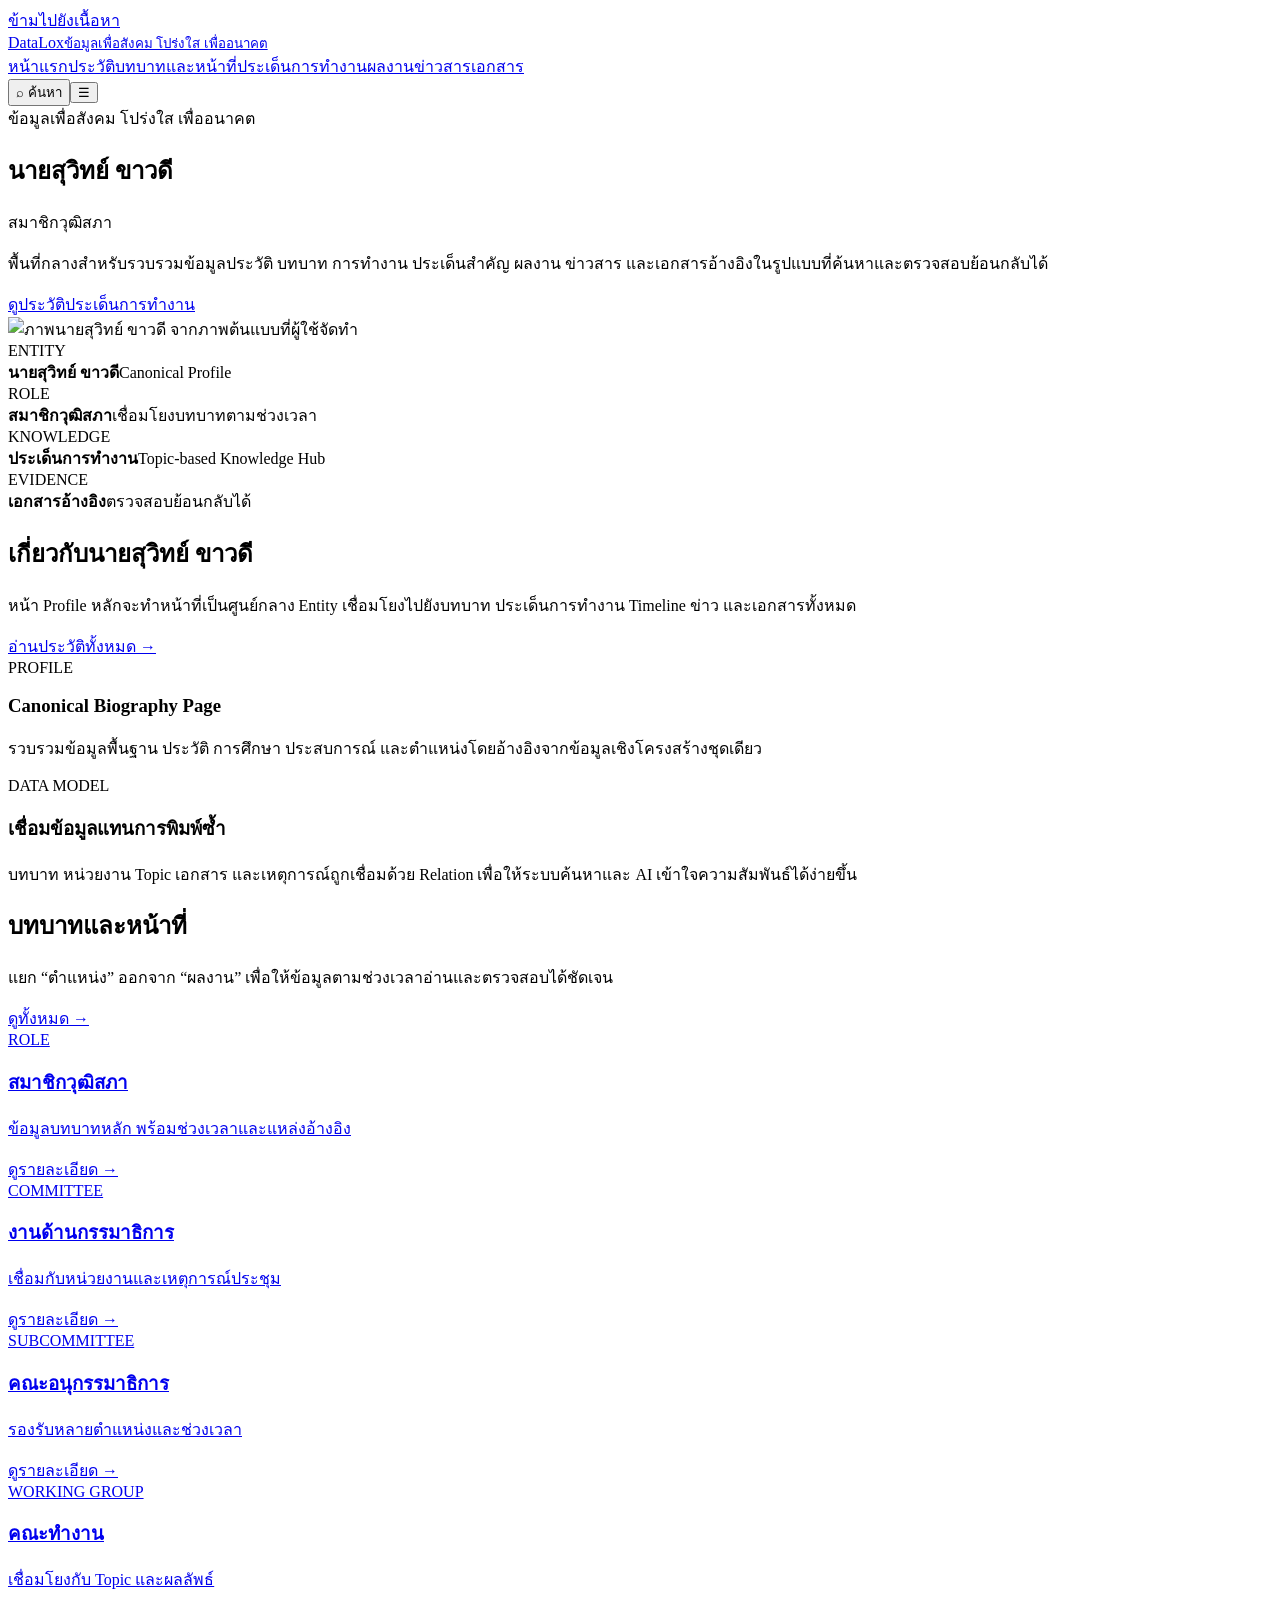
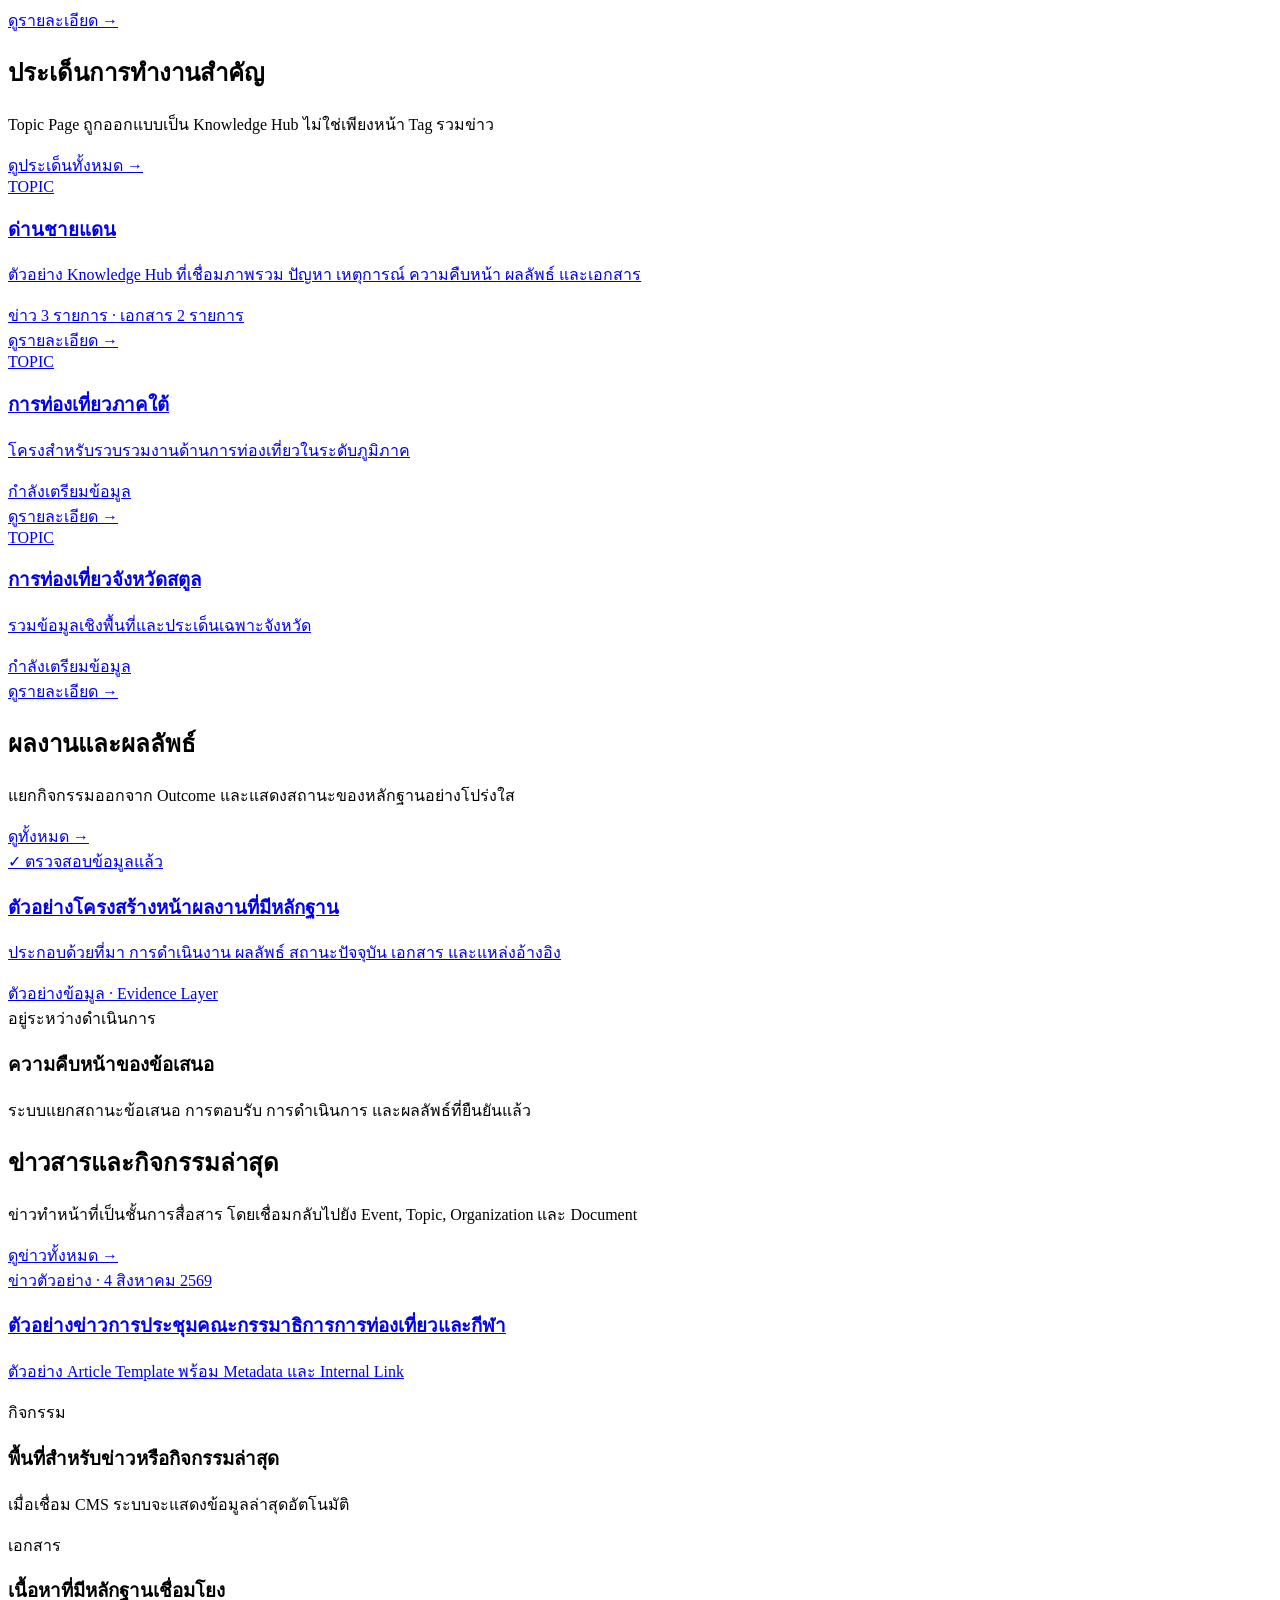
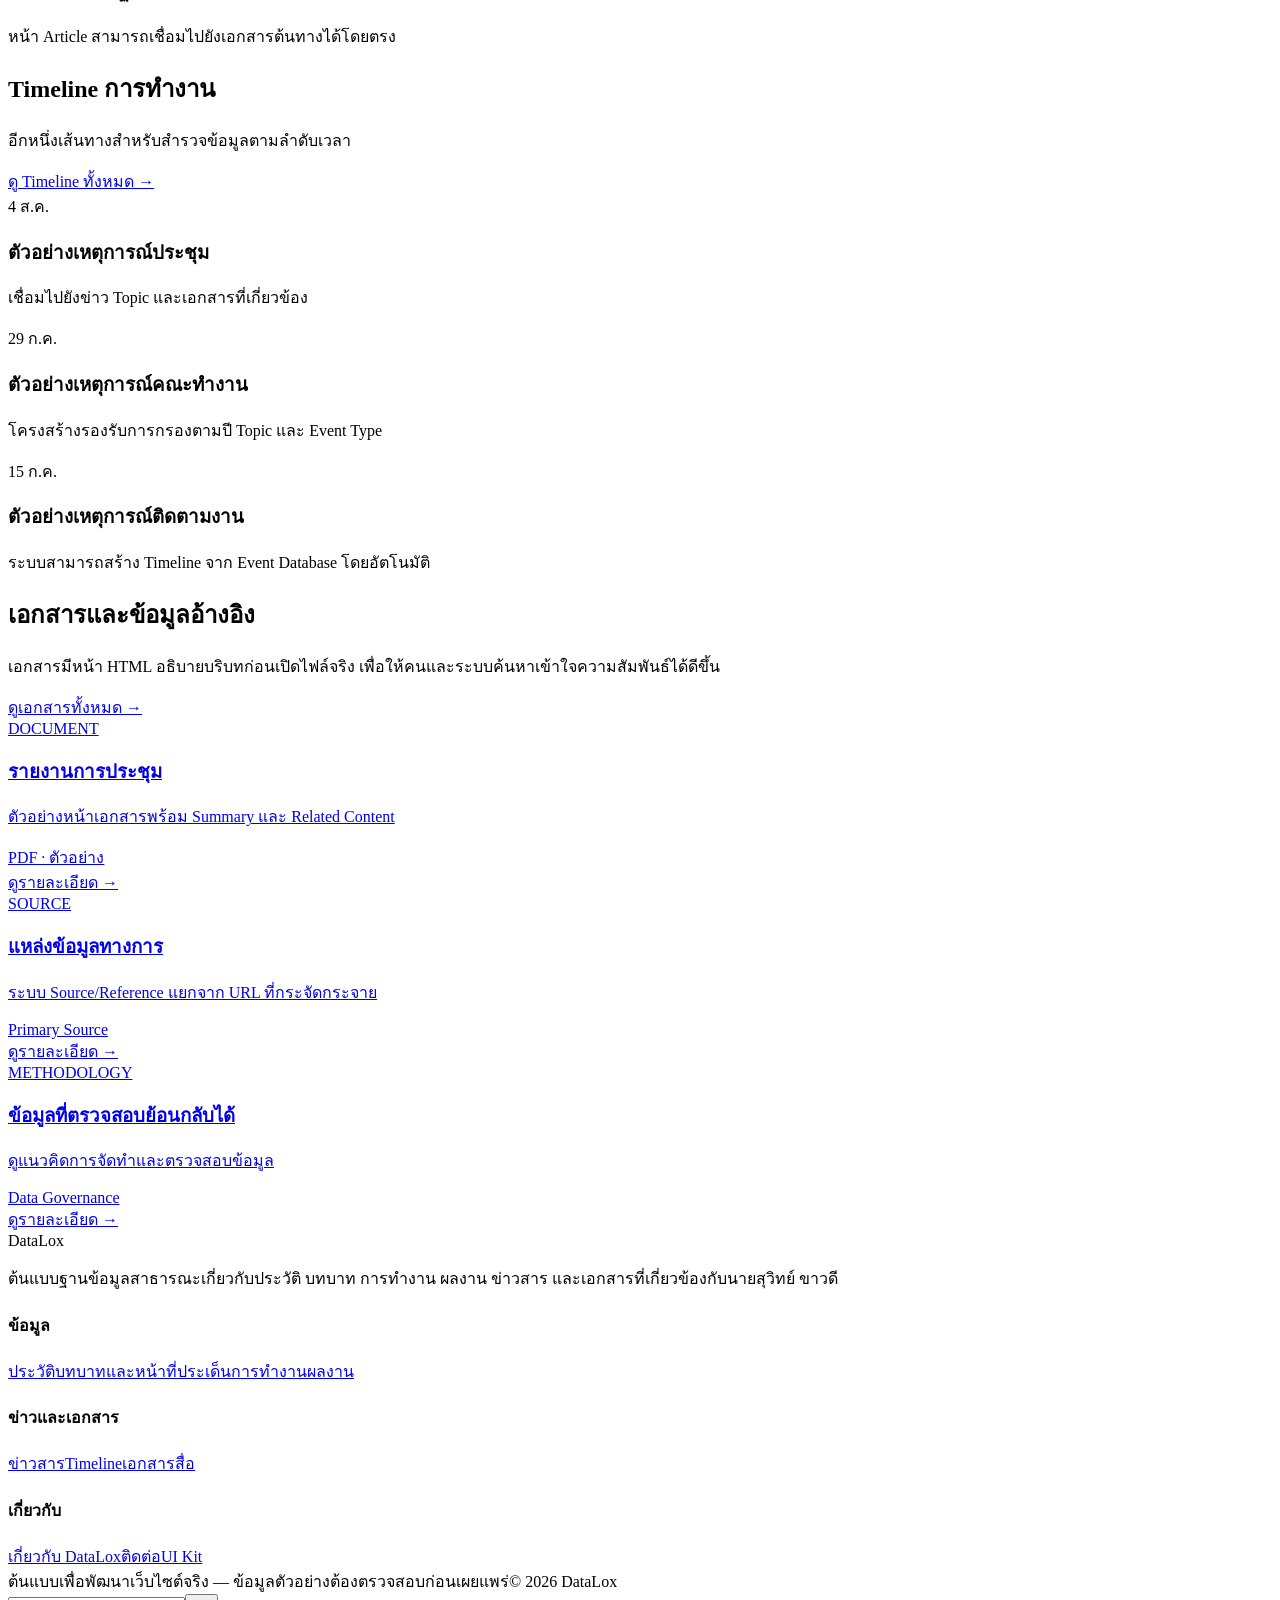
==== index.html @ 102f0030 "Add files via upload" ====
<!doctype html><html lang="th"><head><meta charset="utf-8"><meta name="viewport" content="width=device-width,initial-scale=1"><title>นายสุวิทย์ ขาวดี สมาชิกวุฒิสภา | DataLox</title><meta name="description" content="ฐานข้อมูลสาธารณะต้นแบบเกี่ยวกับประวัติ บทบาท การทำงาน ผลงาน ข่าวสาร และเอกสารที่เกี่ยวข้องกับนายสุวิทย์ ขาวดี"><meta name="robots" content="index,follow"><link rel="canonical" href="https://www.datalox.example/"><link rel="stylesheet" href="/assets/css/styles.css"><meta property="og:title" content="นายสุวิทย์ ขาวดี สมาชิกวุฒิสภา | DataLox"><meta property="og:description" content="ฐานข้อมูลสาธารณะต้นแบบเกี่ยวกับประวัติ บทบาท การทำงาน ผลงาน ข่าวสาร และเอกสารที่เกี่ยวข้องกับนายสุวิทย์ ขาวดี"><meta property="og:type" content="website"><meta property="og:image" content="/assets/images/suwit-hero.png"></head><body><a class="skip-link" href="#main">ข้ามไปยังเนื้อหา</a><header class="header"><div class="container header-inner"><a class="brand" href="/index.html">Data<span>Lox</span><small>ข้อมูลเพื่อสังคม โปร่งใส เพื่ออนาคต</small></a><nav class="nav" aria-label="เมนูหลัก"><a class="active" href="/index.html">หน้าแรก</a><a class="" href="/suwit-kaodee.html">ประวัติ</a><a class="" href="/roles.html">บทบาทและหน้าที่</a><a class="" href="/topics/index.html">ประเด็นการทำงาน</a><a class="" href="/achievements/index.html">ผลงาน</a><a class="" href="/news/index.html">ข่าวสาร</a><a class="" href="/documents/index.html">เอกสาร</a></nav><button class="search-btn" data-search-open aria-label="ค้นหา">⌕ ค้นหา</button><button class="menu-btn" aria-label="เมนู">☰</button></div></header><main id="main"><section class="hero"><div class="container hero-grid"><div class="hero-copy"><div class="eyebrow">ข้อมูลเพื่อสังคม โปร่งใส เพื่ออนาคต</div><h1>นายสุวิทย์ ขาวดี</h1><div class="position">สมาชิกวุฒิสภา</div><p>พื้นที่กลางสำหรับรวบรวมข้อมูลประวัติ บทบาท การทำงาน ประเด็นสำคัญ ผลงาน ข่าวสาร และเอกสารอ้างอิงในรูปแบบที่ค้นหาและตรวจสอบย้อนกลับได้</p><div class="btns"><a class="btn btn-primary" href="/suwit-kaodee.html">ดูประวัติ</a><a class="btn btn-outline" href="/topics/index.html">ประเด็นการทำงาน</a></div></div><div class="hero-portrait"><img src="/assets/images/suwit-hero.png" alt="ภาพนายสุวิทย์ ขาวดี จากภาพต้นแบบที่ผู้ใช้จัดทำ"></div></div></section><div class="container facts"><div class="facts-grid"><div class="fact"><div class="kicker">ENTITY</div><strong>นายสุวิทย์ ขาวดี</strong><span>Canonical Profile</span></div><div class="fact"><div class="kicker">ROLE</div><strong>สมาชิกวุฒิสภา</strong><span>เชื่อมโยงบทบาทตามช่วงเวลา</span></div><div class="fact"><div class="kicker">KNOWLEDGE</div><strong>ประเด็นการทำงาน</strong><span>Topic-based Knowledge Hub</span></div><div class="fact"><div class="kicker">EVIDENCE</div><strong>เอกสารอ้างอิง</strong><span>ตรวจสอบย้อนกลับได้</span></div></div></div><section class="section"><div class="container"><div class="section-head"><div><h2>เกี่ยวกับนายสุวิทย์ ขาวดี</h2><p>หน้า Profile หลักจะทำหน้าที่เป็นศูนย์กลาง Entity เชื่อมโยงไปยังบทบาท ประเด็นการทำงาน Timeline ข่าว และเอกสารทั้งหมด</p></div><a class="section-link" href="/suwit-kaodee.html">อ่านประวัติทั้งหมด →</a></div><div class="grid grid-2"><div class="card"><div class="card-pad"><div class="card-label">PROFILE</div><h3>Canonical Biography Page</h3><p>รวบรวมข้อมูลพื้นฐาน ประวัติ การศึกษา ประสบการณ์ และตำแหน่งโดยอ้างอิงจากข้อมูลเชิงโครงสร้างชุดเดียว</p></div></div><div class="card"><div class="card-pad"><div class="card-label">DATA MODEL</div><h3>เชื่อมข้อมูลแทนการพิมพ์ซ้ำ</h3><p>บทบาท หน่วยงาน Topic เอกสาร และเหตุการณ์ถูกเชื่อมด้วย Relation เพื่อให้ระบบค้นหาและ AI เข้าใจความสัมพันธ์ได้ง่ายขึ้น</p></div></div></div></div></section><section class="section soft"><div class="container"><div class="section-head"><div><h2>บทบาทและหน้าที่</h2><p>แยก “ตำแหน่ง” ออกจาก “ผลงาน” เพื่อให้ข้อมูลตามช่วงเวลาอ่านและตรวจสอบได้ชัดเจน</p></div><a class="section-link" href="/roles.html">ดูทั้งหมด →</a></div><div class="grid grid-4"><a class="card topic-card" href="/roles.html"><div class="card-pad"><div class="card-label">ROLE</div><h3>สมาชิกวุฒิสภา</h3><p>ข้อมูลบทบาทหลัก พร้อมช่วงเวลาและแหล่งอ้างอิง</p><div class="arrow">ดูรายละเอียด →</div></div></a><a class="card topic-card" href="/roles.html"><div class="card-pad"><div class="card-label">COMMITTEE</div><h3>งานด้านกรรมาธิการ</h3><p>เชื่อมกับหน่วยงานและเหตุการณ์ประชุม</p><div class="arrow">ดูรายละเอียด →</div></div></a><a class="card topic-card" href="/roles.html"><div class="card-pad"><div class="card-label">SUBCOMMITTEE</div><h3>คณะอนุกรรมาธิการ</h3><p>รองรับหลายตำแหน่งและช่วงเวลา</p><div class="arrow">ดูรายละเอียด →</div></div></a><a class="card topic-card" href="/roles.html"><div class="card-pad"><div class="card-label">WORKING GROUP</div><h3>คณะทำงาน</h3><p>เชื่อมโยงกับ Topic และผลลัพธ์</p><div class="arrow">ดูรายละเอียด →</div></div></a></div></div></section><section class="section"><div class="container"><div class="section-head"><div><h2>ประเด็นการทำงานสำคัญ</h2><p>Topic Page ถูกออกแบบเป็น Knowledge Hub ไม่ใช่เพียงหน้า Tag รวมข่าว</p></div><a class="section-link" href="/topics/index.html">ดูประเด็นทั้งหมด →</a></div><div class="grid grid-3"><a class="card topic-card" href="/topics/border-checkpoints.html"><div class="card-pad"><div class="card-label">TOPIC</div><h3>ด่านชายแดน</h3><p>ตัวอย่าง Knowledge Hub ที่เชื่อมภาพรวม ปัญหา เหตุการณ์ ความคืบหน้า ผลลัพธ์ และเอกสาร</p><div class="card-meta">ข่าว 3 รายการ · เอกสาร 2 รายการ</div><div class="arrow">ดูรายละเอียด →</div></div></a><a class="card topic-card" href="/topics/index.html"><div class="card-pad"><div class="card-label">TOPIC</div><h3>การท่องเที่ยวภาคใต้</h3><p>โครงสำหรับรวบรวมงานด้านการท่องเที่ยวในระดับภูมิภาค</p><div class="card-meta">กำลังเตรียมข้อมูล</div><div class="arrow">ดูรายละเอียด →</div></div></a><a class="card topic-card" href="/topics/index.html"><div class="card-pad"><div class="card-label">TOPIC</div><h3>การท่องเที่ยวจังหวัดสตูล</h3><p>รวมข้อมูลเชิงพื้นที่และประเด็นเฉพาะจังหวัด</p><div class="card-meta">กำลังเตรียมข้อมูล</div><div class="arrow">ดูรายละเอียด →</div></div></a></div></div></section><section class="section soft"><div class="container"><div class="section-head"><div><h2>ผลงานและผลลัพธ์</h2><p>แยกกิจกรรมออกจาก Outcome และแสดงสถานะของหลักฐานอย่างโปร่งใส</p></div><a class="section-link" href="/achievements/index.html">ดูทั้งหมด →</a></div><div class="grid grid-2"><a class="card" href="/achievements/example-outcome.html"><div class="card-pad"><span class="verified">✓ ตรวจสอบข้อมูลแล้ว</span><h3>ตัวอย่างโครงสร้างหน้าผลงานที่มีหลักฐาน</h3><p>ประกอบด้วยที่มา การดำเนินงาน ผลลัพธ์ สถานะปัจจุบัน เอกสาร และแหล่งอ้างอิง</p><div class="card-meta">ตัวอย่างข้อมูล · Evidence Layer</div></div></a><div class="card"><div class="card-pad"><span class="verified status-progress">อยู่ระหว่างดำเนินการ</span><h3>ความคืบหน้าของข้อเสนอ</h3><p>ระบบแยกสถานะข้อเสนอ การตอบรับ การดำเนินการ และผลลัพธ์ที่ยืนยันแล้ว</p></div></div></div></div></section><section class="section"><div class="container"><div class="section-head"><div><h2>ข่าวสารและกิจกรรมล่าสุด</h2><p>ข่าวทำหน้าที่เป็นชั้นการสื่อสาร โดยเชื่อมกลับไปยัง Event, Topic, Organization และ Document</p></div><a class="section-link" href="/news/index.html">ดูข่าวทั้งหมด →</a></div><div class="grid grid-3"><a class="card" href="/news/tourism-committee-meeting-25-2569.html"><div class="placeholder-img"></div><div class="card-pad"><div class="card-label">ข่าวตัวอย่าง · 4 สิงหาคม 2569</div><h3>ตัวอย่างข่าวการประชุมคณะกรรมาธิการการท่องเที่ยวและกีฬา</h3><p>ตัวอย่าง Article Template พร้อม Metadata และ Internal Link</p></div></a><div class="card"><div class="placeholder-img"></div><div class="card-pad"><div class="card-label">กิจกรรม</div><h3>พื้นที่สำหรับข่าวหรือกิจกรรมล่าสุด</h3><p>เมื่อเชื่อม CMS ระบบจะแสดงข้อมูลล่าสุดอัตโนมัติ</p></div></div><div class="card"><div class="placeholder-img"></div><div class="card-pad"><div class="card-label">เอกสาร</div><h3>เนื้อหาที่มีหลักฐานเชื่อมโยง</h3><p>หน้า Article สามารถเชื่อมไปยังเอกสารต้นทางได้โดยตรง</p></div></div></div></div></section><section class="section soft"><div class="container"><div class="section-head"><div><h2>Timeline การทำงาน</h2><p>อีกหนึ่งเส้นทางสำหรับสำรวจข้อมูลตามลำดับเวลา</p></div><a class="section-link" href="/timeline.html">ดู Timeline ทั้งหมด →</a></div><div class="timeline"><div class="timeline-item"><div class="timeline-date">4 ส.ค.</div><div class="timeline-content"><h3>ตัวอย่างเหตุการณ์ประชุม</h3><p>เชื่อมไปยังข่าว Topic และเอกสารที่เกี่ยวข้อง</p></div></div><div class="timeline-item"><div class="timeline-date">29 ก.ค.</div><div class="timeline-content"><h3>ตัวอย่างเหตุการณ์คณะทำงาน</h3><p>โครงสร้างรองรับการกรองตามปี Topic และ Event Type</p></div></div><div class="timeline-item"><div class="timeline-date">15 ก.ค.</div><div class="timeline-content"><h3>ตัวอย่างเหตุการณ์ติดตามงาน</h3><p>ระบบสามารถสร้าง Timeline จาก Event Database โดยอัตโนมัติ</p></div></div></div></div></section><section class="section"><div class="container"><div class="section-head"><div><h2>เอกสารและข้อมูลอ้างอิง</h2><p>เอกสารมีหน้า HTML อธิบายบริบทก่อนเปิดไฟล์จริง เพื่อให้คนและระบบค้นหาเข้าใจความสัมพันธ์ได้ดีขึ้น</p></div><a class="section-link" href="/documents/index.html">ดูเอกสารทั้งหมด →</a></div><div class="grid grid-3"><a class="card topic-card" href="/documents/example-meeting-document.html"><div class="card-pad"><div class="card-label">DOCUMENT</div><h3>รายงานการประชุม</h3><p>ตัวอย่างหน้าเอกสารพร้อม Summary และ Related Content</p><div class="card-meta">PDF · ตัวอย่าง</div><div class="arrow">ดูรายละเอียด →</div></div></a><a class="card topic-card" href="/about.html"><div class="card-pad"><div class="card-label">SOURCE</div><h3>แหล่งข้อมูลทางการ</h3><p>ระบบ Source/Reference แยกจาก URL ที่กระจัดกระจาย</p><div class="card-meta">Primary Source</div><div class="arrow">ดูรายละเอียด →</div></div></a><a class="card topic-card" href="/about.html"><div class="card-pad"><div class="card-label">METHODOLOGY</div><h3>ข้อมูลที่ตรวจสอบย้อนกลับได้</h3><p>ดูแนวคิดการจัดทำและตรวจสอบข้อมูล</p><div class="card-meta">Data Governance</div><div class="arrow">ดูรายละเอียด →</div></div></a></div></div></section></main><footer class="footer"><div class="container"><div class="footer-grid"><div><div class="brand">Data<span>Lox</span></div><p>ต้นแบบฐานข้อมูลสาธารณะเกี่ยวกับประวัติ บทบาท การทำงาน ผลงาน ข่าวสาร และเอกสารที่เกี่ยวข้องกับนายสุวิทย์ ขาวดี</p></div><div><h4>ข้อมูล</h4><a href="/suwit-kaodee.html">ประวัติ</a><a href="/roles.html">บทบาทและหน้าที่</a><a href="/topics/index.html">ประเด็นการทำงาน</a><a href="/achievements/index.html">ผลงาน</a></div><div><h4>ข่าวและเอกสาร</h4><a href="/news/index.html">ข่าวสาร</a><a href="/timeline.html">Timeline</a><a href="/documents/index.html">เอกสาร</a><a href="/media/index.html">สื่อ</a></div><div><h4>เกี่ยวกับ</h4><a href="/about.html">เกี่ยวกับ DataLox</a><a href="/contact.html">ติดต่อ</a><a href="/ui-kit.html">UI Kit</a></div></div><div class="footer-bottom"><span>ต้นแบบเพื่อพัฒนาเว็บไซต์จริง — ข้อมูลตัวอย่างต้องตรวจสอบก่อนเผยแพร่</span><span>© 2026 DataLox</span></div></div></footer><div class="search-overlay" role="dialog" aria-label="ค้นหา"><div class="search-panel"><div class="search-row"><input id="global-search" placeholder="ค้นหาใน DataLox..." aria-label="คำค้น"><button class="btn btn-primary" data-search-close>ปิด</button></div><div class="search-results"></div></div></div><script src="/assets/js/app.js"></script></body></html>
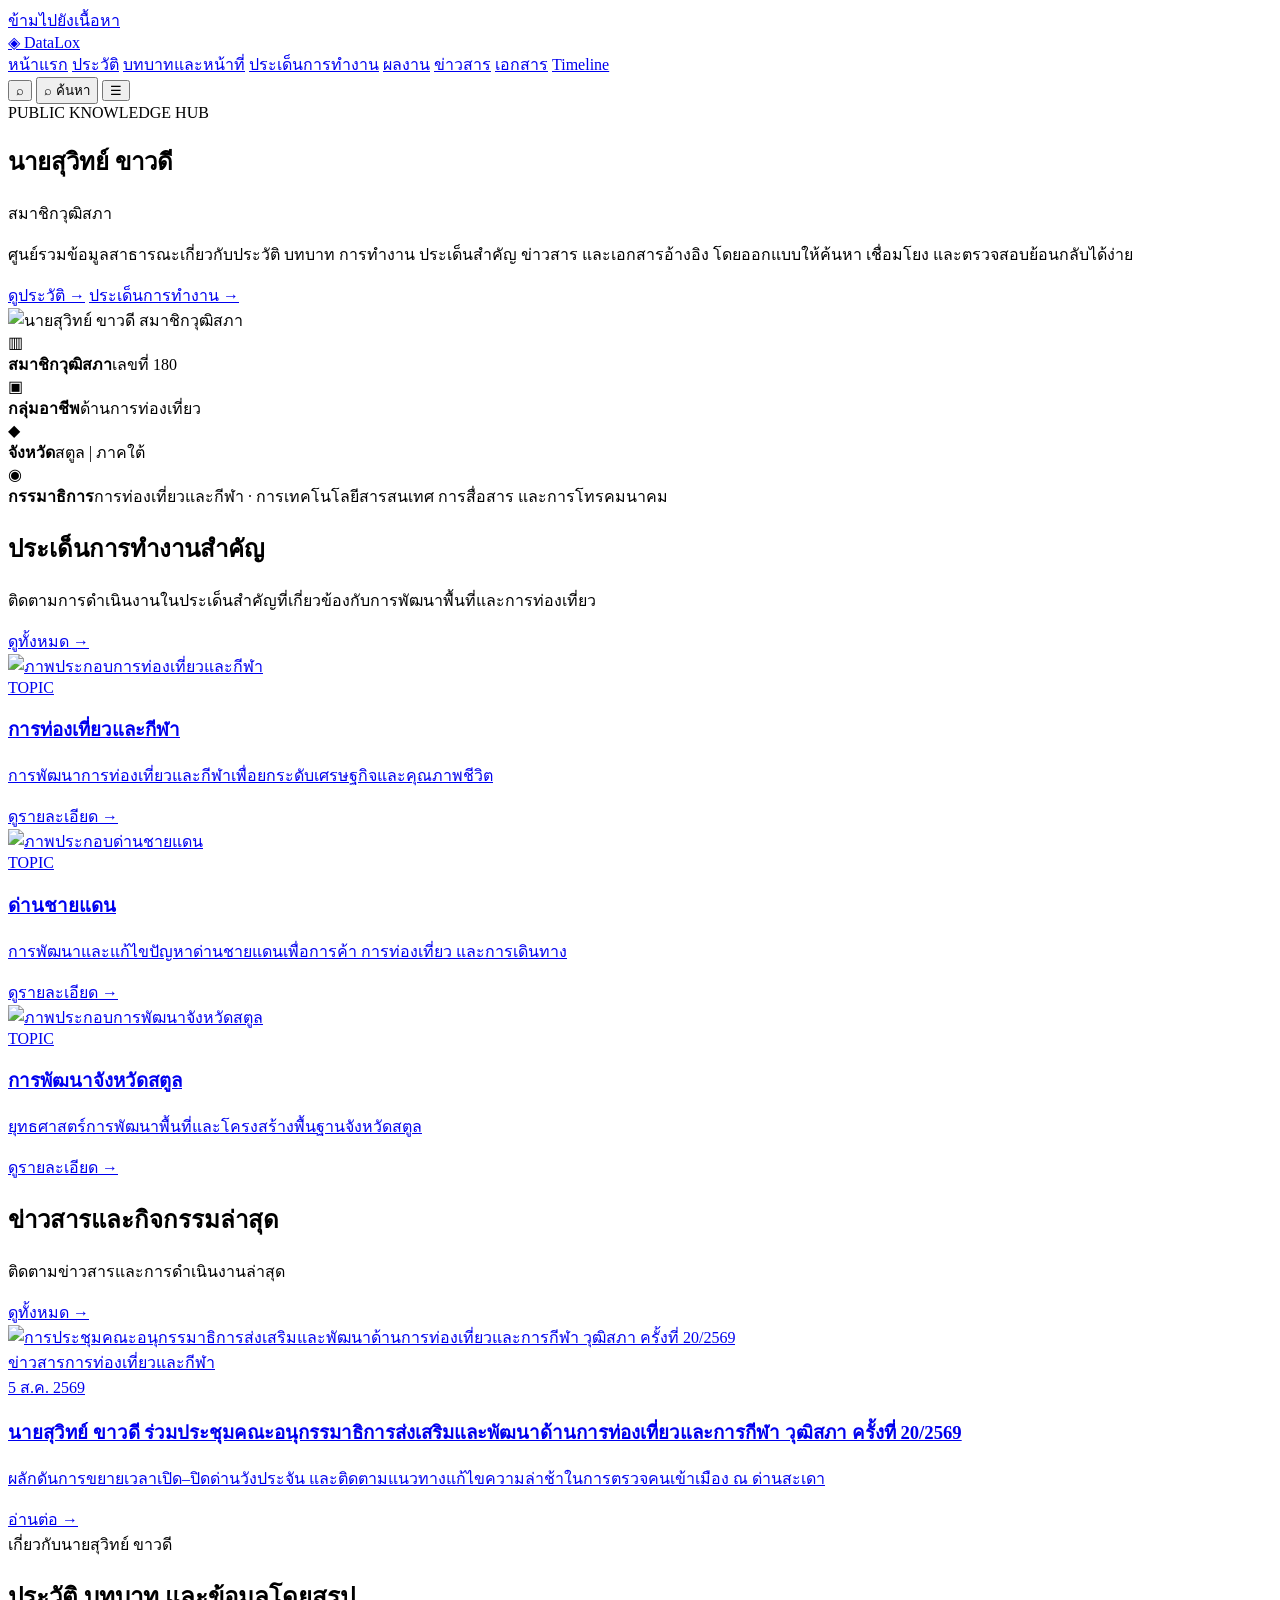
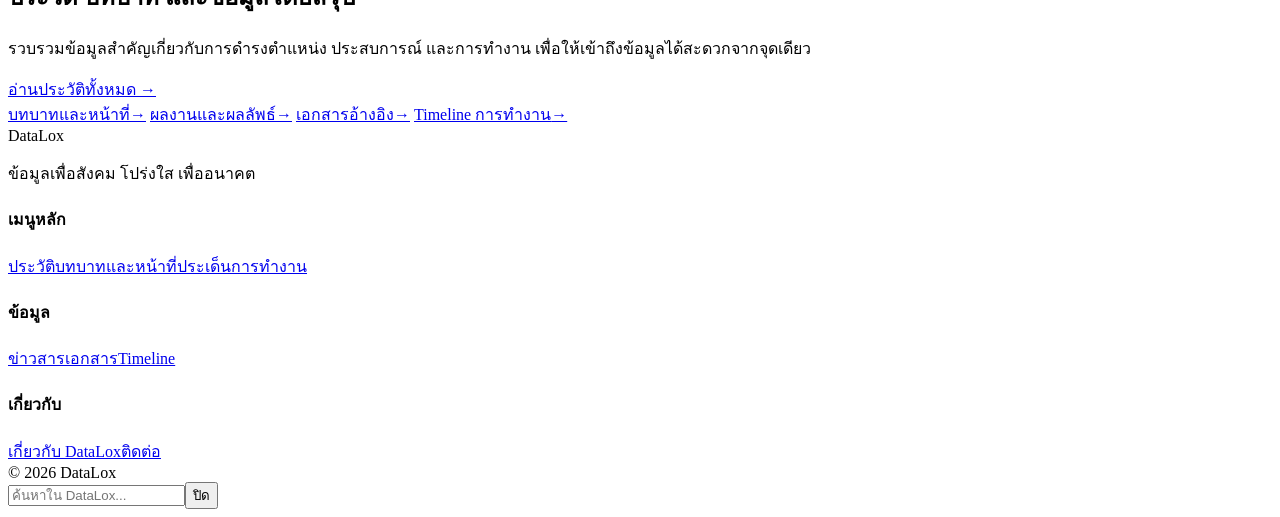
==== commit f72b6531: "Add files via upload" ====
--- a/index.html
+++ b/index.html
@@ -1 +1,169 @@
-<!doctype html><html lang="th"><head><meta charset="utf-8"><meta name="viewport" content="width=device-width,initial-scale=1"><title>นายสุวิทย์ ขาวดี สมาชิกวุฒิสภา | DataLox</title><meta name="description" content="ฐานข้อมูลสาธารณะต้นแบบเกี่ยวกับประวัติ บทบาท การทำงาน ผลงาน ข่าวสาร และเอกสารที่เกี่ยวข้องกับนายสุวิทย์ ขาวดี"><meta name="robots" content="index,follow"><link rel="canonical" href="https://www.datalox.example/"><link rel="stylesheet" href="/assets/css/styles.css"><meta property="og:title" content="นายสุวิทย์ ขาวดี สมาชิกวุฒิสภา | DataLox"><meta property="og:description" content="ฐานข้อมูลสาธารณะต้นแบบเกี่ยวกับประวัติ บทบาท การทำงาน ผลงาน ข่าวสาร และเอกสารที่เกี่ยวข้องกับนายสุวิทย์ ขาวดี"><meta property="og:type" content="website"><meta property="og:image" content="/assets/images/suwit-hero.png"></head><body><a class="skip-link" href="#main">ข้ามไปยังเนื้อหา</a><header class="header"><div class="container header-inner"><a class="brand" href="/index.html">Data<span>Lox</span><small>ข้อมูลเพื่อสังคม โปร่งใส เพื่ออนาคต</small></a><nav class="nav" aria-label="เมนูหลัก"><a class="active" href="/index.html">หน้าแรก</a><a class="" href="/suwit-kaodee.html">ประวัติ</a><a class="" href="/roles.html">บทบาทและหน้าที่</a><a class="" href="/topics/index.html">ประเด็นการทำงาน</a><a class="" href="/achievements/index.html">ผลงาน</a><a class="" href="/news/index.html">ข่าวสาร</a><a class="" href="/documents/index.html">เอกสาร</a></nav><button class="search-btn" data-search-open aria-label="ค้นหา">⌕ ค้นหา</button><button class="menu-btn" aria-label="เมนู">☰</button></div></header><main id="main"><section class="hero"><div class="container hero-grid"><div class="hero-copy"><div class="eyebrow">ข้อมูลเพื่อสังคม โปร่งใส เพื่ออนาคต</div><h1>นายสุวิทย์ ขาวดี</h1><div class="position">สมาชิกวุฒิสภา</div><p>พื้นที่กลางสำหรับรวบรวมข้อมูลประวัติ บทบาท การทำงาน ประเด็นสำคัญ ผลงาน ข่าวสาร และเอกสารอ้างอิงในรูปแบบที่ค้นหาและตรวจสอบย้อนกลับได้</p><div class="btns"><a class="btn btn-primary" href="/suwit-kaodee.html">ดูประวัติ</a><a class="btn btn-outline" href="/topics/index.html">ประเด็นการทำงาน</a></div></div><div class="hero-portrait"><img src="/assets/images/suwit-hero.png" alt="ภาพนายสุวิทย์ ขาวดี จากภาพต้นแบบที่ผู้ใช้จัดทำ"></div></div></section><div class="container facts"><div class="facts-grid"><div class="fact"><div class="kicker">ENTITY</div><strong>นายสุวิทย์ ขาวดี</strong><span>Canonical Profile</span></div><div class="fact"><div class="kicker">ROLE</div><strong>สมาชิกวุฒิสภา</strong><span>เชื่อมโยงบทบาทตามช่วงเวลา</span></div><div class="fact"><div class="kicker">KNOWLEDGE</div><strong>ประเด็นการทำงาน</strong><span>Topic-based Knowledge Hub</span></div><div class="fact"><div class="kicker">EVIDENCE</div><strong>เอกสารอ้างอิง</strong><span>ตรวจสอบย้อนกลับได้</span></div></div></div><section class="section"><div class="container"><div class="section-head"><div><h2>เกี่ยวกับนายสุวิทย์ ขาวดี</h2><p>หน้า Profile หลักจะทำหน้าที่เป็นศูนย์กลาง Entity เชื่อมโยงไปยังบทบาท ประเด็นการทำงาน Timeline ข่าว และเอกสารทั้งหมด</p></div><a class="section-link" href="/suwit-kaodee.html">อ่านประวัติทั้งหมด →</a></div><div class="grid grid-2"><div class="card"><div class="card-pad"><div class="card-label">PROFILE</div><h3>Canonical Biography Page</h3><p>รวบรวมข้อมูลพื้นฐาน ประวัติ การศึกษา ประสบการณ์ และตำแหน่งโดยอ้างอิงจากข้อมูลเชิงโครงสร้างชุดเดียว</p></div></div><div class="card"><div class="card-pad"><div class="card-label">DATA MODEL</div><h3>เชื่อมข้อมูลแทนการพิมพ์ซ้ำ</h3><p>บทบาท หน่วยงาน Topic เอกสาร และเหตุการณ์ถูกเชื่อมด้วย Relation เพื่อให้ระบบค้นหาและ AI เข้าใจความสัมพันธ์ได้ง่ายขึ้น</p></div></div></div></div></section><section class="section soft"><div class="container"><div class="section-head"><div><h2>บทบาทและหน้าที่</h2><p>แยก “ตำแหน่ง” ออกจาก “ผลงาน” เพื่อให้ข้อมูลตามช่วงเวลาอ่านและตรวจสอบได้ชัดเจน</p></div><a class="section-link" href="/roles.html">ดูทั้งหมด →</a></div><div class="grid grid-4"><a class="card topic-card" href="/roles.html"><div class="card-pad"><div class="card-label">ROLE</div><h3>สมาชิกวุฒิสภา</h3><p>ข้อมูลบทบาทหลัก พร้อมช่วงเวลาและแหล่งอ้างอิง</p><div class="arrow">ดูรายละเอียด →</div></div></a><a class="card topic-card" href="/roles.html"><div class="card-pad"><div class="card-label">COMMITTEE</div><h3>งานด้านกรรมาธิการ</h3><p>เชื่อมกับหน่วยงานและเหตุการณ์ประชุม</p><div class="arrow">ดูรายละเอียด →</div></div></a><a class="card topic-card" href="/roles.html"><div class="card-pad"><div class="card-label">SUBCOMMITTEE</div><h3>คณะอนุกรรมาธิการ</h3><p>รองรับหลายตำแหน่งและช่วงเวลา</p><div class="arrow">ดูรายละเอียด →</div></div></a><a class="card topic-card" href="/roles.html"><div class="card-pad"><div class="card-label">WORKING GROUP</div><h3>คณะทำงาน</h3><p>เชื่อมโยงกับ Topic และผลลัพธ์</p><div class="arrow">ดูรายละเอียด →</div></div></a></div></div></section><section class="section"><div class="container"><div class="section-head"><div><h2>ประเด็นการทำงานสำคัญ</h2><p>Topic Page ถูกออกแบบเป็น Knowledge Hub ไม่ใช่เพียงหน้า Tag รวมข่าว</p></div><a class="section-link" href="/topics/index.html">ดูประเด็นทั้งหมด →</a></div><div class="grid grid-3"><a class="card topic-card" href="/topics/border-checkpoints.html"><div class="card-pad"><div class="card-label">TOPIC</div><h3>ด่านชายแดน</h3><p>ตัวอย่าง Knowledge Hub ที่เชื่อมภาพรวม ปัญหา เหตุการณ์ ความคืบหน้า ผลลัพธ์ และเอกสาร</p><div class="card-meta">ข่าว 3 รายการ · เอกสาร 2 รายการ</div><div class="arrow">ดูรายละเอียด →</div></div></a><a class="card topic-card" href="/topics/index.html"><div class="card-pad"><div class="card-label">TOPIC</div><h3>การท่องเที่ยวภาคใต้</h3><p>โครงสำหรับรวบรวมงานด้านการท่องเที่ยวในระดับภูมิภาค</p><div class="card-meta">กำลังเตรียมข้อมูล</div><div class="arrow">ดูรายละเอียด →</div></div></a><a class="card topic-card" href="/topics/index.html"><div class="card-pad"><div class="card-label">TOPIC</div><h3>การท่องเที่ยวจังหวัดสตูล</h3><p>รวมข้อมูลเชิงพื้นที่และประเด็นเฉพาะจังหวัด</p><div class="card-meta">กำลังเตรียมข้อมูล</div><div class="arrow">ดูรายละเอียด →</div></div></a></div></div></section><section class="section soft"><div class="container"><div class="section-head"><div><h2>ผลงานและผลลัพธ์</h2><p>แยกกิจกรรมออกจาก Outcome และแสดงสถานะของหลักฐานอย่างโปร่งใส</p></div><a class="section-link" href="/achievements/index.html">ดูทั้งหมด →</a></div><div class="grid grid-2"><a class="card" href="/achievements/example-outcome.html"><div class="card-pad"><span class="verified">✓ ตรวจสอบข้อมูลแล้ว</span><h3>ตัวอย่างโครงสร้างหน้าผลงานที่มีหลักฐาน</h3><p>ประกอบด้วยที่มา การดำเนินงาน ผลลัพธ์ สถานะปัจจุบัน เอกสาร และแหล่งอ้างอิง</p><div class="card-meta">ตัวอย่างข้อมูล · Evidence Layer</div></div></a><div class="card"><div class="card-pad"><span class="verified status-progress">อยู่ระหว่างดำเนินการ</span><h3>ความคืบหน้าของข้อเสนอ</h3><p>ระบบแยกสถานะข้อเสนอ การตอบรับ การดำเนินการ และผลลัพธ์ที่ยืนยันแล้ว</p></div></div></div></div></section><section class="section"><div class="container"><div class="section-head"><div><h2>ข่าวสารและกิจกรรมล่าสุด</h2><p>ข่าวทำหน้าที่เป็นชั้นการสื่อสาร โดยเชื่อมกลับไปยัง Event, Topic, Organization และ Document</p></div><a class="section-link" href="/news/index.html">ดูข่าวทั้งหมด →</a></div><div class="grid grid-3"><a class="card" href="/news/tourism-committee-meeting-25-2569.html"><div class="placeholder-img"></div><div class="card-pad"><div class="card-label">ข่าวตัวอย่าง · 4 สิงหาคม 2569</div><h3>ตัวอย่างข่าวการประชุมคณะกรรมาธิการการท่องเที่ยวและกีฬา</h3><p>ตัวอย่าง Article Template พร้อม Metadata และ Internal Link</p></div></a><div class="card"><div class="placeholder-img"></div><div class="card-pad"><div class="card-label">กิจกรรม</div><h3>พื้นที่สำหรับข่าวหรือกิจกรรมล่าสุด</h3><p>เมื่อเชื่อม CMS ระบบจะแสดงข้อมูลล่าสุดอัตโนมัติ</p></div></div><div class="card"><div class="placeholder-img"></div><div class="card-pad"><div class="card-label">เอกสาร</div><h3>เนื้อหาที่มีหลักฐานเชื่อมโยง</h3><p>หน้า Article สามารถเชื่อมไปยังเอกสารต้นทางได้โดยตรง</p></div></div></div></div></section><section class="section soft"><div class="container"><div class="section-head"><div><h2>Timeline การทำงาน</h2><p>อีกหนึ่งเส้นทางสำหรับสำรวจข้อมูลตามลำดับเวลา</p></div><a class="section-link" href="/timeline.html">ดู Timeline ทั้งหมด →</a></div><div class="timeline"><div class="timeline-item"><div class="timeline-date">4 ส.ค.</div><div class="timeline-content"><h3>ตัวอย่างเหตุการณ์ประชุม</h3><p>เชื่อมไปยังข่าว Topic และเอกสารที่เกี่ยวข้อง</p></div></div><div class="timeline-item"><div class="timeline-date">29 ก.ค.</div><div class="timeline-content"><h3>ตัวอย่างเหตุการณ์คณะทำงาน</h3><p>โครงสร้างรองรับการกรองตามปี Topic และ Event Type</p></div></div><div class="timeline-item"><div class="timeline-date">15 ก.ค.</div><div class="timeline-content"><h3>ตัวอย่างเหตุการณ์ติดตามงาน</h3><p>ระบบสามารถสร้าง Timeline จาก Event Database โดยอัตโนมัติ</p></div></div></div></div></section><section class="section"><div class="container"><div class="section-head"><div><h2>เอกสารและข้อมูลอ้างอิง</h2><p>เอกสารมีหน้า HTML อธิบายบริบทก่อนเปิดไฟล์จริง เพื่อให้คนและระบบค้นหาเข้าใจความสัมพันธ์ได้ดีขึ้น</p></div><a class="section-link" href="/documents/index.html">ดูเอกสารทั้งหมด →</a></div><div class="grid grid-3"><a class="card topic-card" href="/documents/example-meeting-document.html"><div class="card-pad"><div class="card-label">DOCUMENT</div><h3>รายงานการประชุม</h3><p>ตัวอย่างหน้าเอกสารพร้อม Summary และ Related Content</p><div class="card-meta">PDF · ตัวอย่าง</div><div class="arrow">ดูรายละเอียด →</div></div></a><a class="card topic-card" href="/about.html"><div class="card-pad"><div class="card-label">SOURCE</div><h3>แหล่งข้อมูลทางการ</h3><p>ระบบ Source/Reference แยกจาก URL ที่กระจัดกระจาย</p><div class="card-meta">Primary Source</div><div class="arrow">ดูรายละเอียด →</div></div></a><a class="card topic-card" href="/about.html"><div class="card-pad"><div class="card-label">METHODOLOGY</div><h3>ข้อมูลที่ตรวจสอบย้อนกลับได้</h3><p>ดูแนวคิดการจัดทำและตรวจสอบข้อมูล</p><div class="card-meta">Data Governance</div><div class="arrow">ดูรายละเอียด →</div></div></a></div></div></section></main><footer class="footer"><div class="container"><div class="footer-grid"><div><div class="brand">Data<span>Lox</span></div><p>ต้นแบบฐานข้อมูลสาธารณะเกี่ยวกับประวัติ บทบาท การทำงาน ผลงาน ข่าวสาร และเอกสารที่เกี่ยวข้องกับนายสุวิทย์ ขาวดี</p></div><div><h4>ข้อมูล</h4><a href="/suwit-kaodee.html">ประวัติ</a><a href="/roles.html">บทบาทและหน้าที่</a><a href="/topics/index.html">ประเด็นการทำงาน</a><a href="/achievements/index.html">ผลงาน</a></div><div><h4>ข่าวและเอกสาร</h4><a href="/news/index.html">ข่าวสาร</a><a href="/timeline.html">Timeline</a><a href="/documents/index.html">เอกสาร</a><a href="/media/index.html">สื่อ</a></div><div><h4>เกี่ยวกับ</h4><a href="/about.html">เกี่ยวกับ DataLox</a><a href="/contact.html">ติดต่อ</a><a href="/ui-kit.html">UI Kit</a></div></div><div class="footer-bottom"><span>ต้นแบบเพื่อพัฒนาเว็บไซต์จริง — ข้อมูลตัวอย่างต้องตรวจสอบก่อนเผยแพร่</span><span>© 2026 DataLox</span></div></div></footer><div class="search-overlay" role="dialog" aria-label="ค้นหา"><div class="search-panel"><div class="search-row"><input id="global-search" placeholder="ค้นหาใน DataLox..." aria-label="คำค้น"><button class="btn btn-primary" data-search-close>ปิด</button></div><div class="search-results"></div></div></div><script src="/assets/js/app.js"></script></body></html>+<!DOCTYPE html>
+
+<html lang="th">
+<head>
+<meta charset="utf-8"/>
+<meta content="width=device-width,initial-scale=1" name="viewport"/>
+<title>นายสุวิทย์ ขาวดี สมาชิกวุฒิสภา | DataLox</title>
+<meta content="DataLox ศูนย์รวมข้อมูลสาธารณะเกี่ยวกับนายสุวิทย์ ขาวดี สมาชิกวุฒิสภา" name="description"/>
+<link href="assets/css/styles.css" rel="stylesheet"/>
+</head>
+<body class="hf-home">
+<a class="skip-link" href="#main">ข้ามไปยังเนื้อหา</a>
+<header class="header hf-header">
+<div class="container header-inner hf-header-inner">
+<a aria-label="DataLox หน้าแรก" class="hf-brand" href="index.html">
+<span aria-hidden="true" class="hf-brand-mark">◈</span>
+<span class="hf-brand-name">Data<span>Lox</span></span>
+</a>
+<nav aria-label="เมนูหลัก" class="nav hf-nav">
+<a class="active" href="index.html">หน้าแรก</a>
+<a href="suwit-kaodee.html">ประวัติ</a>
+<a href="roles.html">บทบาทและหน้าที่</a>
+<a href="topics/index.html">ประเด็นการทำงาน</a>
+<a href="achievements/index.html">ผลงาน</a>
+<a href="news/index.html">ข่าวสาร</a>
+<a href="documents/index.html">เอกสาร</a>
+<a href="timeline.html">Timeline</a>
+</nav>
+<div class="hf-header-actions">
+<button aria-label="ค้นหา" class="hf-icon-btn" data-search-open="" type="button">⌕</button>
+<button class="search-btn hf-search-btn" data-search-open="" type="button">⌕ <span>ค้นหา</span></button>
+<button aria-expanded="false" aria-label="เมนู" class="menu-btn hf-menu-btn">☰</button>
+</div>
+</div>
+</header>
+<main id="main">
+<section class="hf-hero">
+<div aria-hidden="true" class="hf-hero-bg"></div>
+<div class="container hf-hero-grid">
+<div class="hf-hero-copy">
+<span class="hf-eyebrow">PUBLIC KNOWLEDGE HUB</span>
+<h1>นายสุวิทย์ ขาวดี</h1>
+<div class="hf-position">สมาชิกวุฒิสภา</div>
+<p>ศูนย์รวมข้อมูลสาธารณะเกี่ยวกับประวัติ บทบาท การทำงาน ประเด็นสำคัญ ข่าวสาร และเอกสารอ้างอิง โดยออกแบบให้ค้นหา เชื่อมโยง และตรวจสอบย้อนกลับได้ง่าย</p>
+<div class="hf-hero-actions">
+<a class="hf-btn hf-btn-primary" href="suwit-kaodee.html">ดูประวัติ <span>→</span></a>
+<a class="hf-btn hf-btn-secondary" href="topics/index.html">ประเด็นการทำงาน <span>→</span></a>
+</div>
+</div>
+<div class="hf-portrait-wrap">
+<img alt="นายสุวิทย์ ขาวดี สมาชิกวุฒิสภา" class="hf-portrait" fetchpriority="high" src="assets/images/suwit-hero.png"/>
+</div>
+</div>
+<div class="container hf-factbar-wrap">
+<div class="hf-factbar">
+<div class="hf-fact">
+<span class="hf-fact-icon">▥</span>
+<div><strong>สมาชิกวุฒิสภา</strong><span>เลขที่ 180</span></div>
+</div>
+<div class="hf-fact">
+<span class="hf-fact-icon">▣</span>
+<div><strong>กลุ่มอาชีพ</strong><span>ด้านการท่องเที่ยว</span></div>
+</div>
+<div class="hf-fact">
+<span class="hf-fact-icon">◆</span>
+<div><strong>จังหวัด</strong><span>สตูล | ภาคใต้</span></div>
+</div>
+<div class="hf-fact">
+<span class="hf-fact-icon">◉</span>
+<div><strong>กรรมาธิการ</strong><span>การท่องเที่ยวและกีฬา · การเทคโนโลยีสารสนเทศ การสื่อสาร และการโทรคมนาคม</span></div>
+</div>
+</div>
+</div>
+</section>
+<section class="hf-dashboard-section">
+<div class="container hf-dashboard-grid">
+<div class="hf-panel">
+<div class="hf-section-title-row">
+<div>
+<h2>ประเด็นการทำงานสำคัญ</h2>
+<p>ติดตามการดำเนินงานในประเด็นสำคัญที่เกี่ยวข้องกับการพัฒนาพื้นที่และการท่องเที่ยว</p>
+</div>
+<a href="topics/index.html">ดูทั้งหมด <span>→</span></a>
+</div>
+<div class="hf-topic-grid">
+<a class="hf-content-card" href="topics/index.html">
+<img alt="ภาพประกอบการท่องเที่ยวและกีฬา" src="assets/images/home/topic-tourism.svg"/>
+<div class="hf-card-body">
+<span class="hf-chip">TOPIC</span>
+<h3>การท่องเที่ยวและกีฬา</h3>
+<p>การพัฒนาการท่องเที่ยวและกีฬาเพื่อยกระดับเศรษฐกิจและคุณภาพชีวิต</p>
+<span class="hf-card-link">ดูรายละเอียด <b>→</b></span>
+</div>
+</a>
+<a class="hf-content-card" href="topics/border-checkpoints.html">
+<img alt="ภาพประกอบด่านชายแดน" src="assets/images/home/topic-border.svg"/>
+<div class="hf-card-body">
+<span class="hf-chip">TOPIC</span>
+<h3>ด่านชายแดน</h3>
+<p>การพัฒนาและแก้ไขปัญหาด่านชายแดนเพื่อการค้า การท่องเที่ยว และการเดินทาง</p>
+<span class="hf-card-link">ดูรายละเอียด <b>→</b></span>
+</div>
+</a>
+<a class="hf-content-card" href="topics/index.html">
+<img alt="ภาพประกอบการพัฒนาจังหวัดสตูล" src="assets/images/home/topic-satun.svg"/>
+<div class="hf-card-body">
+<span class="hf-chip">TOPIC</span>
+<h3>การพัฒนาจังหวัดสตูล</h3>
+<p>ยุทธศาสตร์การพัฒนาพื้นที่และโครงสร้างพื้นฐานจังหวัดสตูล</p>
+<span class="hf-card-link">ดูรายละเอียด <b>→</b></span>
+</div>
+</a>
+</div>
+</div>
+<div class="hf-panel">
+<div class="hf-section-title-row">
+<div>
+<h2>ข่าวสารและกิจกรรมล่าสุด</h2>
+<p>ติดตามข่าวสารและการดำเนินงานล่าสุด</p>
+</div>
+<a href="news/index.html">ดูทั้งหมด <span>→</span></a>
+</div>
+<div class="hf-news-grid">
+<a class="hf-content-card hf-news-card" href="news/tourism-subcommittee-meeting-20-2569.html">
+<img alt="การประชุมคณะอนุกรรมาธิการส่งเสริมและพัฒนาด้านการท่องเที่ยวและการกีฬา วุฒิสภา ครั้งที่ 20/2569" src="assets/images/news/committee-20-2569/765796412_122121384759124973_142484023058889491_n.jpg"/>
+<div class="hf-card-body">
+<div class="hf-chip-row"><span class="hf-chip">ข่าวสาร</span><span class="hf-chip hf-chip-soft">การท่องเที่ยวและกีฬา</span></div>
+<div class="hf-date">5 ส.ค. 2569</div>
+<h3>นายสุวิทย์ ขาวดี ร่วมประชุมคณะอนุกรรมาธิการส่งเสริมและพัฒนาด้านการท่องเที่ยวและการกีฬา วุฒิสภา ครั้งที่ 20/2569</h3>
+<p>ผลักดันการขยายเวลาเปิด–ปิดด่านวังประจัน และติดตามแนวทางแก้ไขความล่าช้าในการตรวจคนเข้าเมือง ณ ด่านสะเดา</p>
+<span class="hf-card-link">อ่านต่อ <b>→</b></span>
+</div>
+</a>
+</div></div></div></section>
+<section class="hf-lower-section">
+<div class="container hf-lower-grid">
+<div class="hf-about-box">
+<span class="hf-mini-label">เกี่ยวกับนายสุวิทย์ ขาวดี</span>
+<h2>ประวัติ บทบาท และข้อมูลโดยสรุป</h2>
+<p>รวบรวมข้อมูลสำคัญเกี่ยวกับการดำรงตำแหน่ง ประสบการณ์ และการทำงาน เพื่อให้เข้าถึงข้อมูลได้สะดวกจากจุดเดียว</p>
+<a class="hf-text-link" href="suwit-kaodee.html">อ่านประวัติทั้งหมด →</a>
+</div>
+<div class="hf-quick-box">
+<a href="roles.html"><span>บทบาทและหน้าที่</span><b>→</b></a>
+<a href="achievements/index.html"><span>ผลงานและผลลัพธ์</span><b>→</b></a>
+<a href="documents/index.html"><span>เอกสารอ้างอิง</span><b>→</b></a>
+<a href="timeline.html"><span>Timeline การทำงาน</span><b>→</b></a>
+</div>
+</div>
+</section>
+</main>
+<footer class="footer hf-footer">
+<div class="container hf-footer-grid">
+<div><div class="hf-footer-brand">Data<span>Lox</span></div><p>ข้อมูลเพื่อสังคม โปร่งใส เพื่ออนาคต</p></div>
+<div><h4>เมนูหลัก</h4><a href="suwit-kaodee.html">ประวัติ</a><a href="roles.html">บทบาทและหน้าที่</a><a href="topics/index.html">ประเด็นการทำงาน</a></div>
+<div><h4>ข้อมูล</h4><a href="news/index.html">ข่าวสาร</a><a href="documents/index.html">เอกสาร</a><a href="timeline.html">Timeline</a></div>
+<div><h4>เกี่ยวกับ</h4><a href="about.html">เกี่ยวกับ DataLox</a><a href="contact.html">ติดต่อ</a></div>
+</div>
+<div class="container hf-footer-bottom">© 2026 DataLox</div>
+</footer>
+<div aria-label="ค้นหา DataLox" aria-modal="true" class="search-overlay" role="dialog">
+<div class="search-panel">
+<div class="search-row"><input id="global-search" placeholder="ค้นหาใน DataLox..." type="search"/><button class="hf-btn hf-btn-primary" data-search-close="" type="button">ปิด</button></div>
+<div class="search-results"></div>
+</div>
+</div>
+<script src="assets/js/app.js"></script>
+</body>
+</html>
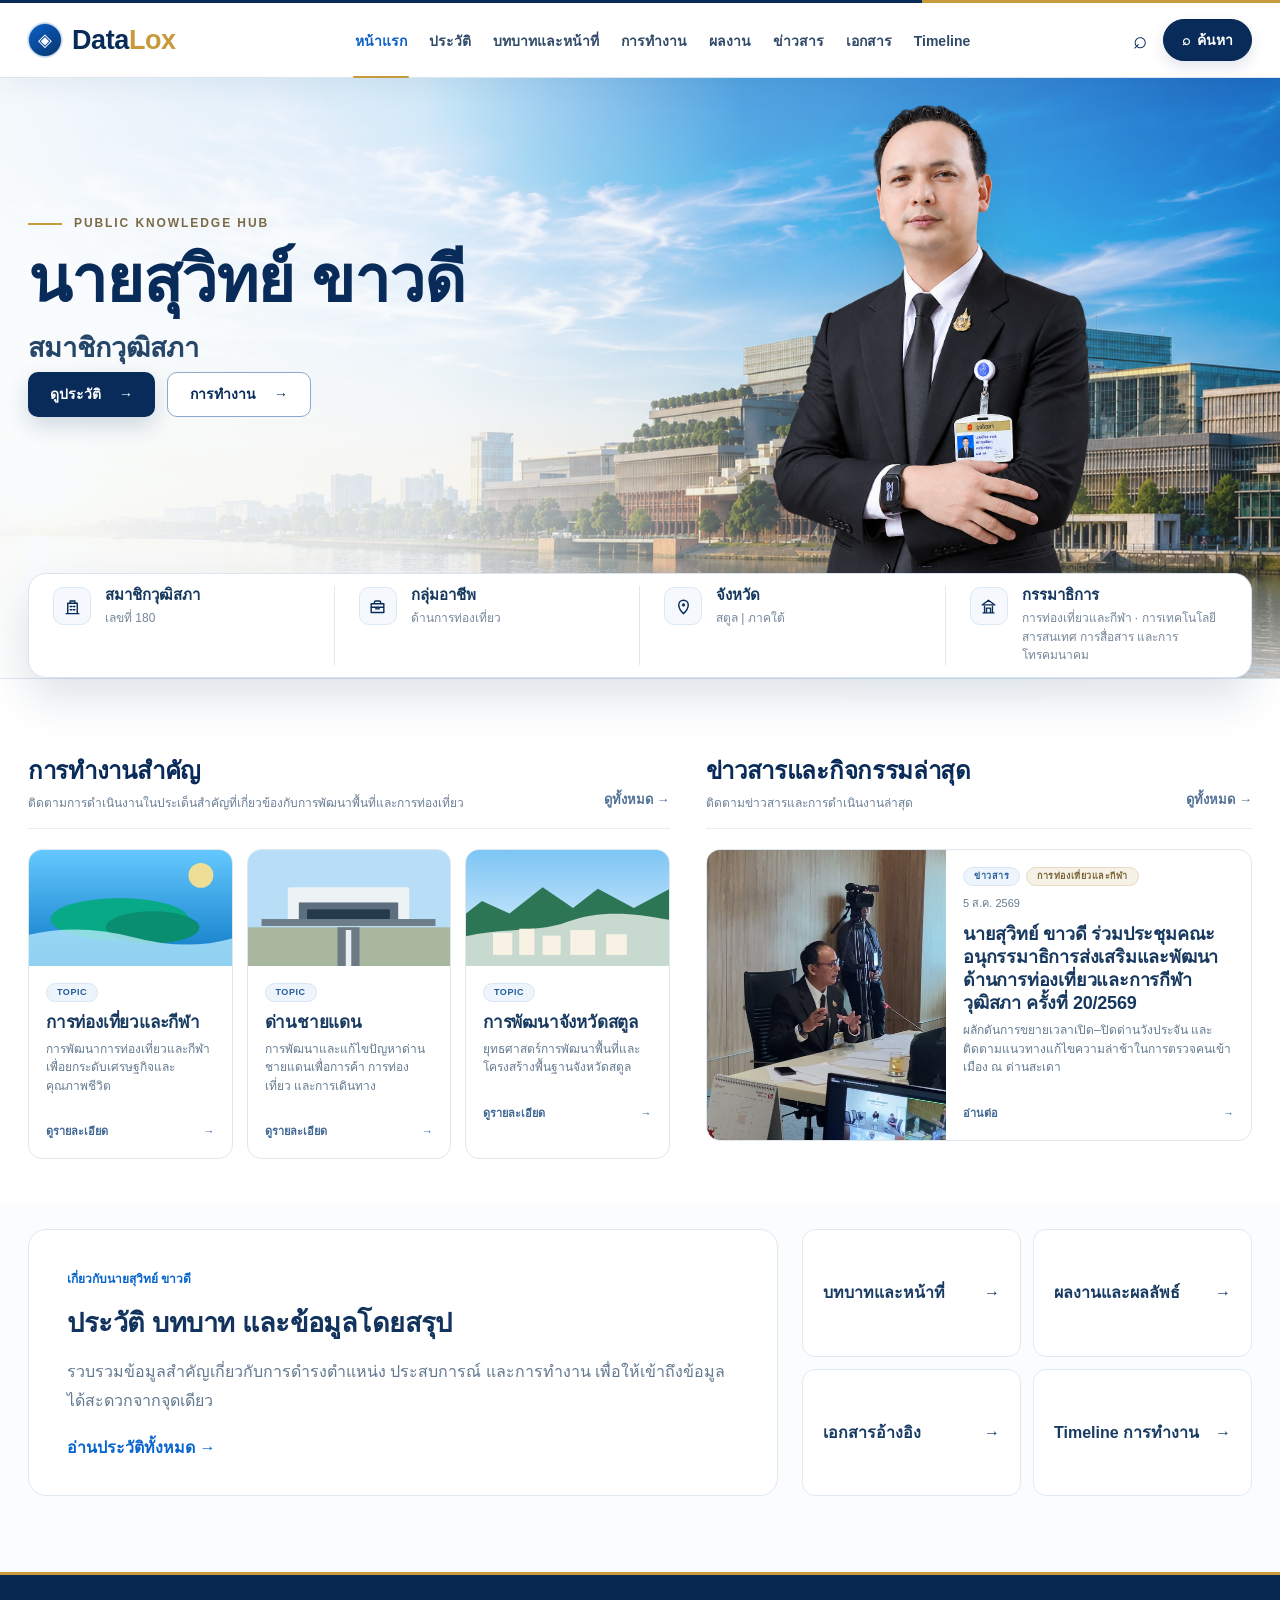
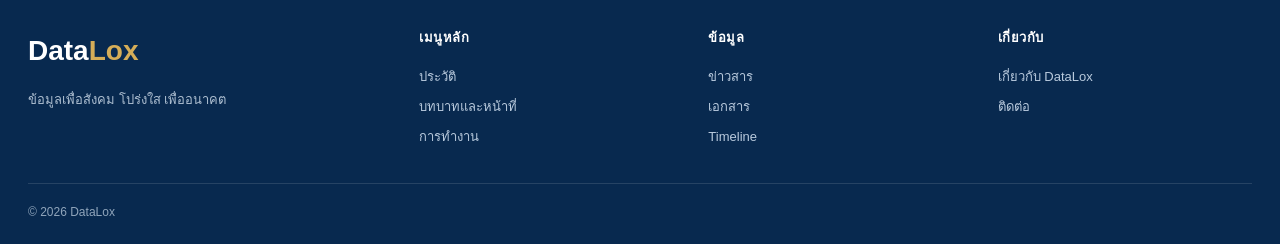
==== commit d8b1ae6c: "Add files via upload" ====
--- a/index.html
+++ b/index.html
@@ -20,7 +20,7 @@
 <a class="active" href="index.html">หน้าแรก</a>
 <a href="suwit-kaodee.html">ประวัติ</a>
 <a href="roles.html">บทบาทและหน้าที่</a>
-<a href="topics/index.html">ประเด็นการทำงาน</a>
+<a href="topics/index.html">การทำงาน</a>
 <a href="achievements/index.html">ผลงาน</a>
 <a href="news/index.html">ข่าวสาร</a>
 <a href="documents/index.html">เอกสาร</a>
@@ -41,10 +41,10 @@
 <span class="hf-eyebrow">PUBLIC KNOWLEDGE HUB</span>
 <h1>นายสุวิทย์ ขาวดี</h1>
 <div class="hf-position">สมาชิกวุฒิสภา</div>
-<p>ศูนย์รวมข้อมูลสาธารณะเกี่ยวกับประวัติ บทบาท การทำงาน ประเด็นสำคัญ ข่าวสาร และเอกสารอ้างอิง โดยออกแบบให้ค้นหา เชื่อมโยง และตรวจสอบย้อนกลับได้ง่าย</p>
+
 <div class="hf-hero-actions">
 <a class="hf-btn hf-btn-primary" href="suwit-kaodee.html">ดูประวัติ <span>→</span></a>
-<a class="hf-btn hf-btn-secondary" href="topics/index.html">ประเด็นการทำงาน <span>→</span></a>
+<a class="hf-btn hf-btn-secondary" href="topics/index.html">การทำงาน <span>→</span></a>
 </div>
 </div>
 <div class="hf-portrait-wrap">
@@ -54,19 +54,19 @@
 <div class="container hf-factbar-wrap">
 <div class="hf-factbar">
 <div class="hf-fact">
-<span class="hf-fact-icon">▥</span>
+<span class="hf-fact-icon"><svg viewBox="0 0 24 24" aria-hidden="true"><path d="M4 21h16M6 21V8h12v13M9 8V5h6v3M9 12h2m2 0h2m-6 4h2m2 0h2" fill="none" stroke="currentColor" stroke-width="1.8" stroke-linecap="round" stroke-linejoin="round"/></svg></span>
 <div><strong>สมาชิกวุฒิสภา</strong><span>เลขที่ 180</span></div>
 </div>
 <div class="hf-fact">
-<span class="hf-fact-icon">▣</span>
+<span class="hf-fact-icon"><svg viewBox="0 0 24 24" aria-hidden="true"><path d="M4 8.5h16v11H4zM8 8.5V6.8A1.8 1.8 0 0 1 9.8 5h4.4A1.8 1.8 0 0 1 16 6.8v1.7M4 13h16M10 13v2h4v-2" fill="none" stroke="currentColor" stroke-width="1.8" stroke-linecap="round" stroke-linejoin="round"/></svg></span>
 <div><strong>กลุ่มอาชีพ</strong><span>ด้านการท่องเที่ยว</span></div>
 </div>
 <div class="hf-fact">
-<span class="hf-fact-icon">◆</span>
+<span class="hf-fact-icon"><svg viewBox="0 0 24 24" aria-hidden="true"><path d="M12 21s6-5.8 6-11a6 6 0 1 0-12 0c0 5.2 6 11 6 11z" fill="none" stroke="currentColor" stroke-width="1.8"/><circle cx="12" cy="10" r="2" fill="currentColor"/></svg></span>
 <div><strong>จังหวัด</strong><span>สตูล | ภาคใต้</span></div>
 </div>
 <div class="hf-fact">
-<span class="hf-fact-icon">◉</span>
+<span class="hf-fact-icon"><svg viewBox="0 0 24 24" aria-hidden="true"><path d="M5 20h14M7 20v-8m10 8v-8M4 10h16L12 4 4 10zM9.5 20v-6h5v6" fill="none" stroke="currentColor" stroke-width="1.7" stroke-linecap="round" stroke-linejoin="round"/></svg></span>
 <div><strong>กรรมาธิการ</strong><span>การท่องเที่ยวและกีฬา · การเทคโนโลยีสารสนเทศ การสื่อสาร และการโทรคมนาคม</span></div>
 </div>
 </div>
@@ -77,7 +77,7 @@
 <div class="hf-panel">
 <div class="hf-section-title-row">
 <div>
-<h2>ประเด็นการทำงานสำคัญ</h2>
+<h2>การทำงานสำคัญ</h2>
 <p>ติดตามการดำเนินงานในประเด็นสำคัญที่เกี่ยวข้องกับการพัฒนาพื้นที่และการท่องเที่ยว</p>
 </div>
 <a href="topics/index.html">ดูทั้งหมด <span>→</span></a>
@@ -152,7 +152,7 @@
 <footer class="footer hf-footer">
 <div class="container hf-footer-grid">
 <div><div class="hf-footer-brand">Data<span>Lox</span></div><p>ข้อมูลเพื่อสังคม โปร่งใส เพื่ออนาคต</p></div>
-<div><h4>เมนูหลัก</h4><a href="suwit-kaodee.html">ประวัติ</a><a href="roles.html">บทบาทและหน้าที่</a><a href="topics/index.html">ประเด็นการทำงาน</a></div>
+<div><h4>เมนูหลัก</h4><a href="suwit-kaodee.html">ประวัติ</a><a href="roles.html">บทบาทและหน้าที่</a><a href="topics/index.html">การทำงาน</a></div>
 <div><h4>ข้อมูล</h4><a href="news/index.html">ข่าวสาร</a><a href="documents/index.html">เอกสาร</a><a href="timeline.html">Timeline</a></div>
 <div><h4>เกี่ยวกับ</h4><a href="about.html">เกี่ยวกับ DataLox</a><a href="contact.html">ติดต่อ</a></div>
 </div>
--- a/assets/css/styles.css
+++ b/assets/css/styles.css
@@ -0,0 +1,270 @@
+:root{
+  --navy:#0b1f3a;--navy-2:#102d57;--blue:#1565c0;--blue-2:#2f80ed;--gold:#c89b3c;
+  --bg:#ffffff;--soft:#f6f8fb;--soft-2:#eef3f8;--text:#152033;--muted:#657386;--border:#e4eaf1;
+  --success:#197a4a;--warning:#9b6a12;--danger:#a03f3f;
+  --radius-sm:8px;--radius:14px;--radius-lg:22px;--shadow:0 16px 40px rgba(11,31,58,.08);
+  --max:1280px;--article:820px;
+}
+*{box-sizing:border-box}html{scroll-behavior:smooth}body{margin:0;font-family:"Noto Sans Thai","Leelawadee UI",Tahoma,Arial,sans-serif;color:var(--text);background:var(--bg);line-height:1.7}
+a{color:inherit;text-decoration:none}img{max-width:100%;display:block}.container{width:min(var(--max),calc(100% - 48px));margin:auto}.article-wrap{width:min(var(--article),calc(100% - 48px));margin:auto}
+.skip-link{position:absolute;left:-9999px;top:8px;background:#fff;padding:8px 12px;z-index:100}.skip-link:focus{left:8px}
+.header{position:sticky;top:0;z-index:50;background:rgba(255,255,255,.95);backdrop-filter:blur(12px);border-bottom:1px solid rgba(228,234,241,.85)}.header-inner{height:78px;display:flex;align-items:center;gap:28px}.brand{font-size:32px;font-weight:800;letter-spacing:-1px;color:var(--navy);white-space:nowrap}.brand span{color:var(--gold)}.brand small{display:block;font-size:10px;letter-spacing:0;color:var(--muted);font-weight:600;margin-top:-6px}.nav{display:flex;gap:22px;align-items:center;margin-left:auto}.nav a{font-size:15px;font-weight:650;position:relative;padding:27px 0 23px}.nav a:hover,.nav a.active{color:var(--blue)}.nav a.active:after{content:"";height:3px;background:var(--gold);border-radius:8px;position:absolute;left:0;right:0;bottom:0}.search-btn,.menu-btn{border:0;background:var(--navy);color:#fff;border-radius:999px;min-height:42px;padding:0 16px;font-weight:700;cursor:pointer}.menu-btn{display:none;width:44px;padding:0}
+.hero{position:relative;overflow:hidden;background:linear-gradient(120deg,#eef7ff 0%,#fff 54%,#f8fbff 100%);border-bottom:1px solid var(--border)}.hero:after{content:"";position:absolute;width:760px;height:300px;right:-180px;bottom:-170px;background:var(--navy);transform:rotate(-12deg);border-radius:50% 0 0 0;opacity:.98}.hero:before{content:"";position:absolute;width:640px;height:16px;right:-60px;bottom:133px;background:var(--gold);transform:rotate(-12deg);z-index:1}.hero-grid{min-height:610px;display:grid;grid-template-columns:1.08fr .92fr;align-items:center;position:relative;z-index:2}.eyebrow{color:var(--gold);font-weight:750;margin-bottom:14px}.hero h1{font-size:clamp(46px,5.3vw,78px);line-height:1.08;margin:0;color:var(--navy);letter-spacing:-1.6px}.hero .position{font-size:28px;margin-top:10px;color:#17345f}.hero p{max-width:600px;font-size:18px;color:#4f6073;margin:26px 0}.btns{display:flex;gap:12px;flex-wrap:wrap}.btn{display:inline-flex;align-items:center;justify-content:center;gap:8px;border-radius:999px;padding:12px 20px;font-weight:750;border:1px solid transparent;min-height:46px}.btn-primary{background:var(--navy);color:#fff}.btn-outline{border-color:#c5d2e2;background:#fff;color:var(--navy)}.hero-portrait{align-self:end;justify-self:center;max-width:470px;position:relative;z-index:2}.hero-portrait img{height:530px;width:410px;object-fit:cover;object-position:53% 18%;border-radius:42% 42% 8px 8px;filter:drop-shadow(0 22px 28px rgba(0,0,0,.12))}
+.facts{margin-top:-42px;position:relative;z-index:5}.facts-grid{background:linear-gradient(135deg,var(--navy),#123b75);color:#fff;border-radius:var(--radius-lg);box-shadow:var(--shadow);display:grid;grid-template-columns:repeat(4,1fr);overflow:hidden}.fact{padding:28px 26px;border-right:1px solid rgba(255,255,255,.14)}.fact:last-child{border-right:0}.fact .kicker{font-size:12px;color:#c9dcf6;text-transform:uppercase;letter-spacing:.7px}.fact strong{display:block;font-size:18px;margin-top:5px}.fact span{font-size:13px;color:#d8e4f3}
+.section{padding:86px 0}.section.soft{background:var(--soft)}.section-head{display:flex;align-items:end;justify-content:space-between;gap:24px;margin-bottom:30px}.section-head h2{font-size:36px;line-height:1.2;margin:0;color:var(--navy)}.section-head p{margin:8px 0 0;color:var(--muted);max-width:720px}.section-link{font-weight:750;color:var(--blue);white-space:nowrap}.grid{display:grid;gap:20px}.grid-3{grid-template-columns:repeat(3,1fr)}.grid-2{grid-template-columns:repeat(2,1fr)}.grid-4{grid-template-columns:repeat(4,1fr)}
+.card{background:#fff;border:1px solid var(--border);border-radius:var(--radius);overflow:hidden;transition:.2s ease}.card:hover{transform:translateY(-3px);box-shadow:var(--shadow);border-color:#cfd9e6}.card-pad{padding:24px}.card-label{font-size:12px;font-weight:800;color:var(--blue);letter-spacing:.45px;text-transform:uppercase}.card h3{font-size:21px;line-height:1.35;margin:10px 0;color:var(--navy)}.card p{color:var(--muted);margin:0}.card-meta{display:flex;gap:10px;flex-wrap:wrap;margin-top:18px;color:var(--muted);font-size:13px}.topic-card{min-height:240px;display:flex;flex-direction:column}.topic-card .card-pad{display:flex;flex:1;flex-direction:column}.topic-card .arrow{margin-top:auto;padding-top:22px;color:var(--blue);font-weight:750}.news-img{aspect-ratio:16/9;object-fit:cover;background:linear-gradient(135deg,#dce8f5,#f7fbff)}.placeholder-img{aspect-ratio:16/9;background:linear-gradient(135deg,#d9e8f5 0%,#f8fbff 55%,#e4eef7 100%);position:relative}.placeholder-img:after{content:"DataLox";position:absolute;inset:0;display:grid;place-items:center;font-weight:800;color:#9eb4cb;letter-spacing:1px}.verified{display:inline-flex;align-items:center;gap:6px;border-radius:999px;padding:5px 9px;background:#eaf7f0;color:var(--success);font-size:12px;font-weight:800}.status-progress{background:#fff5df;color:var(--warning)}
+.timeline{position:relative;margin-top:12px}.timeline:before{content:"";position:absolute;left:95px;top:0;bottom:0;width:2px;background:#d8e2ee}.timeline-item{display:grid;grid-template-columns:76px 1fr;gap:44px;position:relative;padding-bottom:28px}.timeline-date{font-weight:800;color:var(--navy);text-align:right}.timeline-content:before{content:"";width:12px;height:12px;border-radius:50%;background:var(--blue);border:4px solid #fff;box-shadow:0 0 0 2px #cddbee;position:absolute;left:90px;top:7px}.timeline-content h3{margin:0 0 6px;font-size:18px;color:var(--navy)}.timeline-content p{margin:0;color:var(--muted)}
+.meta-strip{display:grid;grid-template-columns:repeat(4,1fr);border:1px solid var(--border);border-radius:var(--radius);background:#fff;overflow:hidden}.meta-item{padding:18px 20px;border-right:1px solid var(--border)}.meta-item:last-child{border-right:0}.meta-item span{display:block;color:var(--muted);font-size:12px}.meta-item strong{font-size:15px;color:var(--navy)}
+.breadcrumb{font-size:13px;color:var(--muted);padding:22px 0}.page-hero{padding:48px 0 46px;background:linear-gradient(135deg,#f4f8fc,#fff);border-bottom:1px solid var(--border)}.page-hero h1{font-size:clamp(38px,5vw,58px);line-height:1.15;margin:0;color:var(--navy)}.page-hero p{font-size:18px;color:var(--muted);max-width:820px;margin:16px 0 0}.page-label{color:var(--gold);font-weight:800;margin-bottom:10px}.stats{display:flex;gap:12px;flex-wrap:wrap;margin-top:22px}.stat-pill{border:1px solid var(--border);background:#fff;border-radius:999px;padding:8px 12px;font-size:13px;color:var(--muted)}
+.content-layout{display:grid;grid-template-columns:250px minmax(0,1fr);gap:54px;align-items:start}.toc{position:sticky;top:108px;border:1px solid var(--border);border-radius:var(--radius);padding:18px;background:#fff}.toc strong{color:var(--navy)}.toc a{display:block;padding:8px 0;color:var(--muted);font-size:14px}.toc a:hover{color:var(--blue)}.prose{font-size:18px}.prose h2{font-size:30px;color:var(--navy);margin:42px 0 14px}.prose h3{font-size:23px;color:var(--navy);margin:30px 0 10px}.prose p{margin:0 0 18px}.prose ul{padding-left:22px}.callout{border-left:4px solid var(--blue);background:#f4f8fc;padding:18px 20px;border-radius:0 var(--radius-sm) var(--radius-sm) 0;margin:24px 0}.evidence-list{display:grid;gap:12px}.evidence{display:flex;gap:16px;padding:18px;border:1px solid var(--border);border-radius:var(--radius);background:#fff}.evidence-num{width:36px;height:36px;border-radius:50%;background:var(--navy);color:#fff;display:grid;place-items:center;font-weight:800;flex:0 0 auto}
+.profile-hero{display:grid;grid-template-columns:340px 1fr;gap:48px;align-items:center}.profile-photo{border-radius:var(--radius-lg);overflow:hidden;background:var(--soft-2);border:1px solid var(--border)}.profile-photo img{width:100%;height:430px;object-fit:cover;object-position:52% 20%}.profile-hero h1{font-size:52px;line-height:1.15;margin:0;color:var(--navy)}
+.search-overlay{position:fixed;inset:0;background:rgba(4,18,36,.7);z-index:80;display:none;padding:90px 20px}.search-overlay.open{display:block}.search-panel{max-width:760px;margin:auto;background:#fff;border-radius:var(--radius-lg);padding:24px;box-shadow:var(--shadow)}.search-row{display:flex;gap:10px}.search-row input{flex:1;border:1px solid var(--border);border-radius:12px;padding:14px;font:inherit;font-size:17px}.search-results{margin-top:18px}.search-results a{display:block;padding:12px;border-top:1px solid var(--border)}
+.footer{background:linear-gradient(135deg,#0b2345,#0a1d36);color:#d8e5f3;padding:54px 0 20px;margin-top:70px}.footer-grid{display:grid;grid-template-columns:1.35fr 1fr 1fr 1fr;gap:38px}.footer .brand{color:#fff}.footer h4{color:#fff;margin:0 0 12px}.footer a{display:block;color:#c9d8e7;padding:3px 0}.footer-bottom{border-top:1px solid rgba(255,255,255,.12);margin-top:30px;padding-top:18px;font-size:13px;color:#9fb2c8;display:flex;justify-content:space-between;gap:20px}
+.ui-swatch{height:76px;border-radius:12px;border:1px solid var(--border);padding:12px;display:flex;align-items:end;font-size:12px}.code-note{background:#0e2038;color:#e8f2fb;padding:16px;border-radius:12px;overflow:auto;font-family:Consolas,monospace;font-size:13px}
+@media(max-width:1050px){.nav{display:none}.menu-btn{display:inline-grid;place-items:center;margin-left:auto}.header .search-btn{margin-left:0}.hero-grid{grid-template-columns:1fr .8fr}.hero h1{font-size:54px}.facts-grid{grid-template-columns:repeat(2,1fr)}.fact:nth-child(2){border-right:0}.fact:nth-child(-n+2){border-bottom:1px solid rgba(255,255,255,.14)}.grid-4{grid-template-columns:repeat(2,1fr)}.footer-grid{grid-template-columns:repeat(2,1fr)}.content-layout{grid-template-columns:1fr}.toc{position:relative;top:auto}.profile-hero{grid-template-columns:280px 1fr}}
+@media(max-width:760px){.container,.article-wrap{width:min(100% - 32px,var(--max))}.header-inner{height:68px}.brand{font-size:26px}.brand small{display:none}.search-btn{width:44px;padding:0;font-size:0}.search-btn:before{content:"⌕";font-size:20px}.hero-grid{display:flex;flex-direction:column;min-height:auto;padding-top:48px}.hero-copy{order:1}.hero-portrait{order:2;max-width:330px}.hero-portrait img{width:300px;height:370px}.hero:after{height:210px;width:560px;bottom:-110px}.hero:before{bottom:94px}.hero h1{font-size:44px}.hero .position{font-size:23px}.hero p{font-size:16px}.facts{margin-top:-18px}.facts-grid{grid-template-columns:1fr 1fr}.fact{padding:18px 16px}.fact strong{font-size:15px}.section{padding:62px 0}.section-head{align-items:start;flex-direction:column}.section-head h2{font-size:30px}.grid-3,.grid-2,.grid-4{grid-template-columns:1fr}.meta-strip{grid-template-columns:1fr 1fr}.meta-item:nth-child(2){border-right:0}.meta-item:nth-child(-n+2){border-bottom:1px solid var(--border)}.timeline:before{left:8px}.timeline-item{grid-template-columns:1fr;gap:4px;padding-left:30px}.timeline-date{text-align:left;color:var(--blue)}.timeline-content:before{left:2px}.profile-hero{grid-template-columns:1fr}.profile-photo{max-width:330px}.profile-hero h1{font-size:40px}.footer-grid{grid-template-columns:1fr}.footer-bottom{flex-direction:column}.page-hero{padding:38px 0}.content-layout{gap:24px}.prose{font-size:17px}}
+
+
+/* ===== DataLox V2 enhancements ===== */
+:root{--gold:#c9972d;--gold-soft:#f7edda;--navy-2:#0f3567;--ink:#10233d;--max:1280px}
+html{scroll-behavior:smooth}.header{backdrop-filter:saturate(160%) blur(12px);background:rgba(255,255,255,.94)}
+.header-inner{height:78px}.brand{letter-spacing:-.6px}.brand span{color:var(--gold)}
+.nav a{position:relative}.nav a:after{content:"";position:absolute;left:12px;right:12px;bottom:8px;height:2px;background:var(--gold);transform:scaleX(0);transition:.2s}.nav a:hover:after,.nav a.active:after{transform:scaleX(1)}
+.hero{background:radial-gradient(circle at 12% 18%,#fff 0,#f5faff 42%,#e9f2fb 100%);min-height:640px}
+.hero-grid{min-height:640px;grid-template-columns:1.03fr .97fr}.hero-copy{padding:42px 0 96px}.hero .eyebrow{font-size:17px;letter-spacing:.1px}.hero h1{font-weight:850}.hero .position{font-weight:520}.hero p{max-width:640px;line-height:1.9}
+.hero-portrait{max-width:540px;width:100%;height:580px;overflow:hidden;border-radius:28px 28px 0 0;align-self:end;box-shadow:0 30px 55px rgba(7,34,70,.16)}
+.hero-portrait img{width:100%;height:100%;border-radius:0;object-fit:cover;object-position:50% 18%;filter:none}
+.hero:before{height:9px;background:linear-gradient(90deg,#c9972d,#e2bb64)}
+.btn{transition:.2s}.btn:hover{transform:translateY(-2px)}.btn-primary{background:linear-gradient(135deg,var(--navy),#123f7a)}
+.facts{margin-top:-58px}.facts-grid{border:1px solid rgba(255,255,255,.15);box-shadow:0 28px 70px rgba(4,24,50,.18)}
+.fact{min-height:132px;display:flex;flex-direction:column;justify-content:center}.fact strong{font-size:20px}.fact .kicker{color:#e7c77d;font-weight:800}
+.section-kicker{font-size:12px;letter-spacing:.12em;text-transform:uppercase;color:var(--gold);font-weight:850;margin-bottom:7px}.section-head h2{letter-spacing:-.45px}
+.card{box-shadow:0 1px 0 rgba(13,37,64,.02)}.card:hover{box-shadow:0 18px 45px rgba(15,44,80,.10)}
+.role-icon{width:48px;height:48px;border-radius:14px;background:var(--gold-soft);color:#9a6d0c;display:grid;place-items:center;font-size:22px;margin-bottom:16px}
+.topic-card{position:relative}.topic-card:before{content:"";position:absolute;left:0;top:0;bottom:0;width:3px;background:linear-gradient(var(--gold),var(--blue));opacity:0;transition:.2s}.topic-card:hover:before{opacity:1}
+.entity-intro{display:grid;grid-template-columns:1.2fr .8fr;gap:28px;align-items:stretch}.entity-summary{background:linear-gradient(135deg,#fff,#f8fbff);border:1px solid var(--border);border-radius:18px;padding:30px}.entity-summary h3{font-size:28px;color:var(--navy);margin:0 0 12px}.entity-summary p{font-size:17px;line-height:1.9;color:var(--muted)}
+.entity-panel{background:linear-gradient(135deg,var(--navy),#123f77);color:#fff;border-radius:18px;padding:28px}.entity-panel .mini{color:#c8d9ee;font-size:12px}.entity-panel strong{display:block;font-size:18px;margin:4px 0 18px}.entity-panel a{color:#fff;text-decoration:underline;text-underline-offset:3px}
+.source-chip{display:inline-flex;align-items:center;gap:7px;background:#eef6ff;color:#1b5aa0;padding:6px 10px;border-radius:999px;font-size:12px;font-weight:800}
+.quick-links{display:grid;grid-template-columns:repeat(4,1fr);gap:12px;margin-top:22px}.quick-link{padding:14px 16px;border:1px solid var(--border);border-radius:12px;background:#fff;font-weight:750;color:var(--navy)}.quick-link span{display:block;color:var(--muted);font-size:12px;font-weight:500;margin-top:2px}
+.data-strip{display:flex;flex-wrap:wrap;gap:10px;margin-top:18px}.data-pill{background:#fff;border:1px solid var(--border);border-radius:999px;padding:8px 12px;color:var(--muted);font-size:13px}.data-pill b{color:var(--navy)}
+.truth-banner{background:linear-gradient(135deg,#0a2348,#123f77);color:#fff;border-radius:22px;padding:34px;display:grid;grid-template-columns:1fr auto;gap:25px;align-items:center}.truth-banner h3{font-size:27px;margin:0 0 8px}.truth-banner p{margin:0;color:#d7e4f3;max-width:760px}.truth-banner .btn{background:#fff;color:var(--navy)}
+.article-header{max-width:980px}.article-header h1{font-size:clamp(38px,5vw,60px);letter-spacing:-1px}.article-summary{font-size:20px;line-height:1.8;color:#44576d;max-width:900px}.article-meta-grid{display:grid;grid-template-columns:repeat(5,1fr);border:1px solid var(--border);border-radius:16px;overflow:hidden;background:#fff;margin:26px 0}.article-meta-grid>div{padding:17px;border-right:1px solid var(--border)}.article-meta-grid>div:last-child{border-right:0}.article-meta-grid span{display:block;font-size:11px;color:var(--muted);text-transform:uppercase;letter-spacing:.05em}.article-meta-grid strong{display:block;font-size:14px;color:var(--navy);margin-top:5px}.source-box{border:1px solid #d6e2ef;background:#f7fbff;border-radius:16px;padding:22px;margin-top:28px}.source-box h3{margin:0 0 12px;color:var(--navy)}.source-box a{color:var(--blue);word-break:break-word}
+.profile-fact-grid{display:grid;grid-template-columns:repeat(3,1fr);gap:12px;margin-top:20px}.profile-fact{padding:16px;border:1px solid var(--border);border-radius:12px;background:#fff}.profile-fact span{font-size:12px;color:var(--muted);display:block}.profile-fact strong{color:var(--navy);display:block;margin-top:4px}
+.v2-badge{display:inline-flex;gap:7px;align-items:center;padding:6px 10px;border-radius:999px;background:#f7edda;color:#8b640f;font-size:12px;font-weight:800}.v2-badge:before{content:"●";font-size:8px}
+.mobile-drawer{position:fixed;inset:68px 0 0 0;background:#fff;z-index:70;padding:20px;display:none}.mobile-drawer.open{display:block}.mobile-drawer a{display:block;padding:15px 5px;border-bottom:1px solid var(--border);font-weight:750;color:var(--navy)}
+@media(max-width:1050px){.entity-intro{grid-template-columns:1fr}.quick-links{grid-template-columns:repeat(2,1fr)}.article-meta-grid{grid-template-columns:repeat(2,1fr)}.article-meta-grid>div{border-bottom:1px solid var(--border)}.profile-fact-grid{grid-template-columns:repeat(2,1fr)}}
+@media(max-width:760px){.hero{min-height:auto}.hero-grid{padding-top:28px}.hero-copy{padding:22px 0 20px}.hero-portrait{height:390px;max-width:360px;border-radius:22px 22px 0 0}.facts{margin-top:-10px}.fact{min-height:110px}.quick-links{grid-template-columns:1fr}.truth-banner{grid-template-columns:1fr;padding:26px}.article-meta-grid{grid-template-columns:1fr}.article-meta-grid>div{border-right:0}.profile-fact-grid{grid-template-columns:1fr}.entity-summary,.entity-panel{padding:22px}}
+
+/* ===== Homepage High-Fidelity V1 ===== */
+.hf-home{background:#fff;color:#102a4a;font-family:Tahoma,"Noto Sans Thai",Arial,sans-serif}
+.hf-home *{box-sizing:border-box}.hf-home a{text-decoration:none}
+.hf-header{position:sticky;top:0;z-index:60;background:#fff;border-bottom:1px solid #e9eff6;box-shadow:0 2px 12px rgba(18,50,87,.04)}
+.hf-header-inner{height:76px;display:flex;align-items:center;gap:18px}
+.hf-brand{display:flex;align-items:center;gap:10px;min-width:165px}.hf-brand-mark{width:34px;height:34px;border-radius:50%;display:grid;place-items:center;background:linear-gradient(135deg,#0b67d1,#073d87);color:#fff;font-size:18px;box-shadow:0 7px 18px rgba(20,93,178,.22)}
+.hf-brand-name{font-size:26px;font-weight:800;letter-spacing:-.5px;color:#0b2f63}.hf-brand-name span{color:#0b2f63}
+.hf-nav{display:flex;align-items:center;justify-content:center;gap:4px;flex:1}.hf-nav a{font-size:14px;font-weight:700;color:#163556;padding:26px 10px 23px;white-space:nowrap}.hf-nav a:after{bottom:0;background:#0b67d1;height:3px}.hf-nav a.active{color:#0757b6}
+.hf-header-actions{display:flex;align-items:center;gap:10px}.hf-icon-btn{border:0;background:transparent;color:#123a6d;font-size:24px;cursor:pointer;line-height:1}.hf-search-btn{height:42px;border-radius:999px;padding:0 18px;background:#073c81;color:#fff;border:0;font-size:14px;font-weight:700;display:flex;align-items:center;gap:7px}.hf-menu-btn{display:none;border:0;background:transparent;color:#0b3f7c;font-size:24px}
+
+.hf-hero{position:relative;min-height:550px;background:#dff1ff;overflow:visible}.hf-hero-bg{position:absolute;inset:0;background-image:linear-gradient(90deg,rgba(255,255,255,.94) 0%,rgba(235,247,255,.78) 37%,rgba(199,228,250,.24) 64%,rgba(141,196,236,.16) 100%),url('../images/home/hero-parliament.png');background-size:cover;background-position:center 43%;z-index:0}.hf-hero:after{content:"";position:absolute;left:0;right:0;bottom:0;height:80px;background:linear-gradient(to top,rgba(255,255,255,.62),transparent);pointer-events:none}.hf-hero-grid{position:relative;z-index:2;min-height:520px;display:grid;grid-template-columns:47% 53%;align-items:end}.hf-hero-copy{align-self:center;padding:32px 0 84px}.hf-eyebrow{font-size:14px;font-weight:800;color:#0964cc;letter-spacing:.05em;display:block;margin-bottom:14px}.hf-hero-copy h1{font-size:64px;line-height:1.02;margin:0;color:#0b2d60;letter-spacing:-2px;font-weight:900}.hf-position{font-size:30px;font-weight:800;color:#112f58;margin-top:12px}.hf-hero-copy p{font-size:18px;line-height:1.75;max-width:610px;color:#274664;margin:20px 0 22px}.hf-hero-actions{display:flex;gap:12px;flex-wrap:wrap}.hf-btn{height:46px;padding:0 26px;border-radius:999px;display:inline-flex;align-items:center;justify-content:center;gap:24px;font-weight:800;font-size:15px;transition:.2s}.hf-btn-primary{background:#0b63d2;color:#fff;box-shadow:0 8px 20px rgba(11,99,210,.18)}.hf-btn-secondary{background:#fff;color:#153b6d;border:1.5px solid #0b63d2}.hf-btn:hover{transform:translateY(-1px)}
+.hf-portrait-wrap{height:520px;display:flex;align-items:flex-end;justify-content:center;position:relative}.hf-portrait{height:500px;width:auto;max-width:100%;object-fit:contain;object-position:center bottom;filter:drop-shadow(0 18px 20px rgba(13,48,83,.12))}
+.hf-factbar-wrap{position:relative;z-index:4;margin-top:-37px}.hf-factbar{background:#fff;border:1px solid #e6eef7;border-radius:16px;box-shadow:0 15px 38px rgba(30,76,121,.14);display:grid;grid-template-columns:repeat(4,1fr);min-height:90px;padding:16px 0}.hf-fact{display:flex;align-items:center;gap:16px;padding:0 28px;border-right:1px solid #dfe8f2}.hf-fact:last-child{border-right:0}.hf-fact-icon{width:39px;height:39px;display:grid;place-items:center;color:#0b4f9c;font-size:26px;flex:0 0 auto}.hf-fact strong{display:block;font-size:17px;color:#13345c;line-height:1.2}.hf-fact div>span{display:block;margin-top:5px;color:#58708a;font-size:13px}
+
+.hf-dashboard-section{padding:72px 0 38px;background:#fff}.hf-dashboard-grid{display:grid;grid-template-columns:1.08fr .92fr;gap:28px}.hf-panel{min-width:0}.hf-section-title-row{display:flex;justify-content:space-between;align-items:flex-end;gap:18px;margin-bottom:22px}.hf-section-title-row h2{font-size:25px;line-height:1.2;margin:0;color:#12335d;letter-spacing:-.3px}.hf-section-title-row p{margin:7px 0 0;color:#6a7f96;font-size:13px}.hf-section-title-row>a{font-size:13px;font-weight:800;color:#0762cf;white-space:nowrap;border-bottom:1px solid #a9c8ed;padding-bottom:2px}.hf-topic-grid{display:grid;grid-template-columns:repeat(3,1fr);gap:14px}.hf-news-grid{display:grid;grid-template-columns:repeat(2,1fr);gap:14px}.hf-content-card{border:1px solid #e3ebf4;border-radius:9px;overflow:hidden;background:#fff;box-shadow:0 8px 20px rgba(20,56,93,.08);color:inherit;display:flex;flex-direction:column;min-width:0;transition:.2s}.hf-content-card:hover{transform:translateY(-3px);box-shadow:0 14px 30px rgba(20,56,93,.13)}.hf-content-card>img{width:100%;aspect-ratio:1.9/1;object-fit:cover;display:block}.hf-card-body{padding:14px 14px 15px;display:flex;flex-direction:column;flex:1}.hf-chip-row{display:flex;gap:6px;flex-wrap:wrap}.hf-chip{display:inline-flex;align-self:flex-start;background:#0865d3;color:#fff;border-radius:999px;padding:4px 10px;font-size:10px;font-weight:800;line-height:1}.hf-chip-soft{background:#e6f3d9;color:#487b2b}.hf-date{font-size:11px;color:#667c92;margin-top:8px}.hf-card-body h3{font-size:18px;line-height:1.28;margin:10px 0 6px;color:#12335d;letter-spacing:-.2px}.hf-card-body p{font-size:12px;line-height:1.55;color:#5c738b;margin:0 0 12px}.hf-card-stats{display:flex;gap:10px;margin-top:auto;font-size:11px;color:#49627b}.hf-card-link{margin-top:15px;display:flex;justify-content:space-between;align-items:center;font-size:12px;font-weight:800;color:#0764d3}.hf-news-card .hf-card-body h3{font-size:16px}.hf-news-card .hf-card-body p{min-height:56px}
+
+.hf-lower-section{padding:30px 0 70px}.hf-lower-grid{display:grid;grid-template-columns:1.25fr .75fr;gap:24px}.hf-about-box{border-radius:20px;padding:34px 38px;background:linear-gradient(135deg,#f6faff,#fff);border:1px solid #e1eaf4}.hf-mini-label{font-size:12px;font-weight:800;color:#0864cd}.hf-about-box h2{font-size:28px;color:#12335d;margin:8px 0 12px}.hf-about-box p{color:#62788f;line-height:1.8;margin:0 0 18px}.hf-text-link{font-weight:800;color:#0864cd}.hf-quick-box{display:grid;grid-template-columns:1fr 1fr;gap:12px}.hf-quick-box a{border:1px solid #e1e9f2;border-radius:14px;background:#fff;color:#183b64;padding:20px;display:flex;justify-content:space-between;align-items:center;font-weight:800;box-shadow:0 6px 18px rgba(20,56,93,.05)}
+.hf-footer{margin-top:0;padding-top:45px;background:#0b2d5c}.hf-footer-grid{display:grid;grid-template-columns:1.4fr 1fr 1fr 1fr;gap:35px}.hf-footer-brand{font-size:28px;font-weight:900;color:#fff}.hf-footer-brand span{color:#d9aa45}.hf-footer p{color:#bed0e4}.hf-footer h4{color:#fff;margin:0 0 12px}.hf-footer a{display:block;color:#bed0e4;padding:4px 0}.hf-footer-bottom{border-top:1px solid rgba(255,255,255,.12);margin-top:30px;padding:18px 0 0;color:#9fb4cc;font-size:12px}
+
+@media(max-width:1180px){.hf-nav a{padding-left:7px;padding-right:7px;font-size:13px}.hf-brand{min-width:140px}.hf-brand-name{font-size:23px}.hf-dashboard-grid{grid-template-columns:1fr}.hf-hero-copy h1{font-size:56px}}
+@media(max-width:980px){.hf-nav{display:none}.hf-menu-btn{display:block}.hf-icon-btn{display:none}.hf-hero-grid{grid-template-columns:1fr .82fr}.hf-hero-copy h1{font-size:50px}.hf-position{font-size:25px}.hf-hero-copy p{font-size:16px}.hf-factbar{grid-template-columns:repeat(2,1fr)}.hf-fact:nth-child(2){border-right:0}.hf-fact:nth-child(-n+2){border-bottom:1px solid #e3ebf3}.hf-fact{padding:16px 24px}.hf-lower-grid{grid-template-columns:1fr}.hf-footer-grid{grid-template-columns:repeat(2,1fr)}}
+@media(max-width:700px){.hf-header-inner{height:64px}.hf-brand-mark{width:30px;height:30px}.hf-brand-name{font-size:22px}.hf-search-btn{width:42px;padding:0;justify-content:center}.hf-search-btn span{display:none}.hf-hero{min-height:620px}.hf-hero-bg{background-position:61% center}.hf-hero-grid{display:block;min-height:585px}.hf-hero-copy{position:relative;z-index:2;padding:42px 0 0;width:70%}.hf-eyebrow{font-size:10px}.hf-hero-copy h1{font-size:38px;letter-spacing:-1px}.hf-position{font-size:20px;margin-top:6px}.hf-hero-copy p{display:none}.hf-hero-actions{margin-top:16px;gap:8px}.hf-btn{height:40px;padding:0 18px;font-size:12px;gap:12px}.hf-portrait-wrap{position:absolute;right:-12px;bottom:0;height:410px;width:68%;z-index:1;justify-content:flex-end}.hf-portrait{height:405px;max-width:none}.hf-factbar-wrap{margin-top:-22px}.hf-factbar{grid-template-columns:1fr;border-radius:12px;padding:0}.hf-fact{min-height:64px;border-right:0!important;border-bottom:1px solid #e5edf5!important;padding:12px 18px;gap:10px}.hf-fact:last-child{border-bottom:0!important}.hf-fact-icon{width:30px;height:30px;font-size:20px}.hf-fact strong{font-size:14px}.hf-fact div>span{font-size:11px;margin-top:2px}.hf-dashboard-section{padding-top:45px}.hf-section-title-row{align-items:flex-start}.hf-section-title-row h2{font-size:22px}.hf-section-title-row p{font-size:12px}.hf-topic-grid,.hf-news-grid{grid-template-columns:1fr}.hf-content-card{display:grid;grid-template-columns:38% 62%}.hf-content-card>img{height:100%;aspect-ratio:auto}.hf-card-body h3{font-size:16px}.hf-news-card .hf-card-body h3{font-size:15px}.hf-card-body p{display:none}.hf-card-link{margin-top:10px}.hf-lower-section{padding-top:10px}.hf-quick-box{grid-template-columns:1fr}.hf-footer-grid{grid-template-columns:1fr}.hf-about-box{padding:26px}.hf-about-box h2{font-size:24px}}
+
+/* Roles detail v2.7 */
+.roles-detail{display:grid;gap:28px}
+.role-primary{background:linear-gradient(135deg,#0d2d61,#123f85);color:#fff;border-radius:22px;padding:30px 32px;box-shadow:0 18px 50px rgba(13,45,97,.16)}
+.role-primary .role-number{font-size:46px;font-weight:800;line-height:1;color:#fff;margin:8px 0 6px}
+.role-primary .role-label{font-size:14px;letter-spacing:.08em;text-transform:uppercase;color:#bcd2f4;font-weight:700}
+.role-primary h3{font-size:30px;margin:0 0 4px;color:#fff}
+.role-group{background:#fff;border:1px solid #e3e9f1;border-radius:20px;padding:28px 30px;box-shadow:0 10px 30px rgba(18,48,83,.06)}
+.role-group-title{display:flex;gap:14px;align-items:flex-start;margin-bottom:20px}
+.role-group-index{width:38px;height:38px;border-radius:12px;background:#eaf2ff;color:#0c57c8;display:grid;place-items:center;font-weight:800;flex:0 0 auto}
+.role-group-title h3{margin:0;font-size:26px;color:#0b2b5f}.role-group-title p{margin:6px 0 0;color:#68778b}
+.role-item{padding:22px 0;border-top:1px solid #e9eef5}.role-item:first-of-type{border-top:0;padding-top:0}
+.role-item h4{margin:0 0 12px;color:#102d5a;font-size:21px;line-height:1.5}
+.role-positions{display:grid;gap:8px;margin:0;padding:0;list-style:none}
+.role-positions li{position:relative;padding-left:24px;color:#34455e;line-height:1.65}
+.role-positions li:before{content:'•';position:absolute;left:7px;top:0;color:#0b63ce;font-weight:900}
+.role-subgroup{margin-top:30px}
+@media(max-width:720px){.role-primary,.role-group{padding:22px 20px}.role-primary .role-number{font-size:38px}.role-group-title h3{font-size:22px}.role-item h4{font-size:19px}}
+
+/* =====================================================
+   Profile High-Fidelity — V2.9
+   ===================================================== */
+.pf-page{background:#fff;color:#122d50}
+.pf-page .hf-header{box-shadow:0 5px 20px rgba(20,54,92,.08);border-bottom:1px solid #e8eef5}
+.pf-hero-section{position:relative;overflow:hidden;background:linear-gradient(115deg,#fff 0%,#fff 48%,#f8fbff 72%,#edf4fb 100%);min-height:650px}
+.pf-bg-mark{position:absolute;right:-50px;bottom:-70px;width:50%;height:76%;background:url('../images/home/hero-parliament.png') right bottom/cover no-repeat;opacity:.075;filter:saturate(.4);mask-image:linear-gradient(90deg,transparent 0%,#000 42%);-webkit-mask-image:linear-gradient(90deg,transparent 0%,#000 42%)}
+.pf-breadcrumb{height:66px;display:flex;align-items:center;gap:12px;font-size:13px;color:#6a7f96;position:relative;z-index:2}.pf-breadcrumb a{color:#2b6fc5}.pf-breadcrumb span:last-child{color:#506780}
+.pf-hero-grid{display:grid;grid-template-columns:56% 44%;min-height:584px;position:relative;z-index:2}
+.pf-copy{padding:26px 0 48px;align-self:start;max-width:720px}
+.pf-kicker{display:block;font-size:20px;font-weight:850;color:#112f55;margin-bottom:12px}
+.pf-copy h1{font-size:64px;line-height:1.03;letter-spacing:-2.2px;color:#0d2e62;margin:0;font-weight:900}
+.pf-position{font-size:30px;color:#0d2e62;font-weight:800;margin-top:8px;margin-bottom:28px}
+.pf-facts{width:min(100%,650px);border-top:1px solid #dfe8f1}
+.pf-fact-row{display:grid;grid-template-columns:42px 126px 1fr;align-items:center;min-height:64px;border-bottom:1px solid #dfe8f1;padding:8px 0}
+.pf-fact-icon{font-size:22px;color:#0a61cd;display:grid;place-items:center;width:32px;height:32px}
+.pf-fact-label{font-size:15px;color:#0a61cd;font-weight:800}
+.pf-fact-row strong{font-size:15px;color:#15395f;font-weight:700;line-height:1.5}
+.pf-status{display:flex!important;align-items:center;gap:9px}.pf-status i{width:10px;height:10px;border-radius:50%;background:#28b56a;display:inline-block;box-shadow:0 0 0 4px #e6f7ee}
+.pf-actions{display:flex;gap:12px;flex-wrap:wrap;margin-top:28px}
+.pf-btn{height:48px;padding:0 24px;border-radius:999px;display:inline-flex;align-items:center;justify-content:center;gap:22px;font-size:14px;font-weight:800;transition:.2s}.pf-btn-primary{background:#0b63d2;color:#fff;box-shadow:0 10px 20px rgba(11,99,210,.16)}.pf-btn-secondary{background:#fff;color:#153a66;border:1.5px solid #0d61c5}.pf-btn:hover{transform:translateY(-1px)}
+.pf-portrait-wrap{position:relative;display:flex;align-items:flex-end;justify-content:center;min-width:0}
+.pf-portrait{height:576px;width:auto;max-width:100%;object-fit:contain;object-position:center bottom;filter:drop-shadow(0 24px 32px rgba(28,57,88,.16));display:block}
+.pf-content-section{padding:64px 0 84px;background:#f7f9fc;border-top:1px solid #edf1f6}
+.pf-content-grid{display:grid;grid-template-columns:1.3fr .7fr;gap:24px;align-items:stretch}
+.pf-info-card,.pf-source-card{background:#fff;border:1px solid #e2eaf3;border-radius:18px;padding:30px;box-shadow:0 10px 28px rgba(25,61,100,.06)}
+.pf-card-eyebrow{font-size:12px;letter-spacing:.06em;color:#0b63d2;font-weight:900}.pf-info-card h2{font-size:28px;color:#102f57;margin:8px 0 12px}.pf-info-card p,.pf-source-card p{margin:0;color:#5d7187;line-height:1.85}.pf-text-link,.pf-source-card a{display:inline-block;margin-top:16px;color:#0b63d2;font-weight:800}
+.pf-source-card{display:flex;gap:18px;align-items:flex-start;background:linear-gradient(135deg,#f5faff,#fff)}.pf-source-icon{width:38px;height:38px;border-radius:50%;background:#e9f6ef;color:#1c9a5a;display:grid;place-items:center;font-weight:900;flex:0 0 auto}.pf-source-card strong{font-size:18px;color:#14365e}.pf-source-card p{margin-top:8px}
+
+@media(max-width:1080px){.pf-copy h1{font-size:54px}.pf-hero-grid{grid-template-columns:58% 42%}.pf-portrait{height:535px}.pf-fact-row{grid-template-columns:38px 112px 1fr}.pf-copy{padding-top:18px}}
+@media(max-width:820px){.pf-hero-section{min-height:auto}.pf-bg-mark{width:100%;height:55%;opacity:.055}.pf-breadcrumb{height:54px}.pf-hero-grid{display:flex;flex-direction:column;min-height:auto}.pf-copy{padding:14px 0 10px;max-width:none}.pf-kicker{font-size:17px}.pf-copy h1{font-size:48px}.pf-position{font-size:25px;margin-bottom:22px}.pf-facts{max-width:none}.pf-portrait-wrap{order:2;height:500px}.pf-portrait{height:500px}.pf-actions{margin-top:22px}.pf-content-grid{grid-template-columns:1fr}}
+@media(max-width:560px){.pf-breadcrumb{font-size:11px;gap:8px}.pf-copy h1{font-size:40px;letter-spacing:-1px}.pf-position{font-size:21px}.pf-kicker{font-size:15px}.pf-fact-row{grid-template-columns:32px 92px 1fr;min-height:56px}.pf-fact-label,.pf-fact-row strong{font-size:13px}.pf-fact-icon{font-size:18px;width:26px}.pf-desktop-br{display:none}.pf-actions{gap:8px}.pf-btn{height:42px;font-size:12px;padding:0 16px;gap:12px}.pf-portrait-wrap{height:420px}.pf-portrait{height:420px}.pf-content-section{padding:46px 0 60px}.pf-info-card,.pf-source-card{padding:22px}.pf-info-card h2{font-size:23px}}
+
+/* =========================================================
+   DataLox Institutional UI refresh — V3 visual system
+   ========================================================= */
+:root{
+  --navy:#082b59;--navy-2:#0d3f78;--blue:#0b5fc7;--blue-2:#1973d6;--gold:#c79b3b;
+  --gold-soft:#f5ecda;--ink:#132a43;--muted:#607489;--line:#dfe7f0;--paper:#ffffff;
+  --surface:#f7f9fc;--surface-blue:#f1f6fb;--shadow-soft:0 12px 36px rgba(19,50,85,.08);
+  --shadow-float:0 22px 54px rgba(18,48,82,.14);--radius:16px;--radius-lg:24px;
+}
+html{background:#fff}body{font-family:"Noto Sans Thai","Sarabun","Leelawadee UI",Tahoma,Arial,sans-serif;color:var(--ink);background:#fff;line-height:1.72;-webkit-font-smoothing:antialiased;text-rendering:optimizeLegibility}
+body::before{content:"";display:block;position:fixed;top:0;left:0;right:0;height:3px;background:linear-gradient(90deg,var(--navy) 0 72%,var(--gold) 72% 100%);z-index:1000}
+.container{width:min(1240px,calc(100% - 56px))}.article-wrap{width:min(820px,calc(100% - 48px))}
+a{transition:color .18s ease,background-color .18s ease,border-color .18s ease,transform .18s ease,box-shadow .18s ease}
+
+/* Institutional header */
+.header,.hf-header{top:3px;background:rgba(255,255,255,.97);backdrop-filter:blur(18px);-webkit-backdrop-filter:blur(18px);border-bottom:1px solid rgba(219,228,238,.95);box-shadow:0 8px 28px rgba(22,51,82,.055)}
+.header-inner,.hf-header-inner{height:74px;gap:24px}.brand,.hf-brand{min-width:170px}.brand{font-size:29px;line-height:1;font-weight:900;letter-spacing:-1px;color:var(--navy)}.brand span,.hf-brand-name span{color:var(--gold)}.brand small{font-size:9px;margin-top:5px;letter-spacing:.02em;color:#728398;font-weight:700}
+.hf-brand-mark{background:linear-gradient(145deg,#0b5fc7,#07366d);box-shadow:none;border:1px solid rgba(255,255,255,.7);outline:1px solid #d5e4f4}
+.hf-brand-name{font-size:27px;font-weight:900;color:var(--navy)}
+.nav,.hf-nav{gap:2px}.nav a,.hf-nav a{font-size:14px;font-weight:700;color:#304a67;padding:27px 10px 24px}.nav a:hover,.nav a.active,.hf-nav a:hover,.hf-nav a.active{color:var(--blue)}.nav a.active:after,.hf-nav a.active:after{height:2px;background:var(--gold);left:8px;right:8px}
+.search-btn,.hf-search-btn{background:var(--navy);border:1px solid #082651;box-shadow:0 6px 14px rgba(8,43,89,.12);min-height:40px}.search-btn:hover,.hf-search-btn:hover{background:#0d417e;transform:translateY(-1px)}
+.hf-icon-btn{color:var(--navy)}
+
+/* Public page chrome */
+.breadcrumb{padding:20px 0 14px;color:#7a8ba0;font-size:12px}.breadcrumb a{color:#466d9b}.breadcrumb a:hover{color:var(--blue)}
+.page-hero{position:relative;overflow:hidden;padding:56px 0 58px;background:linear-gradient(120deg,#f9fbfe 0%,#f1f6fb 66%,#eef4fa 100%);border-top:1px solid #edf2f7;border-bottom:1px solid #dfe7f0}
+.page-hero:after{content:"";position:absolute;right:-70px;top:-80px;width:450px;height:330px;background:radial-gradient(circle at 50% 50%,rgba(11,95,199,.09),transparent 68%);pointer-events:none}.page-hero:before{content:"";position:absolute;left:0;bottom:0;width:160px;height:3px;background:var(--gold)}
+.page-label,.section-kicker{display:inline-flex;align-items:center;gap:8px;color:#6f7e8e;font-size:11px;font-weight:900;letter-spacing:.13em;text-transform:uppercase;margin-bottom:11px}.page-label:before,.section-kicker:before{content:"";width:25px;height:2px;background:var(--gold)}
+.page-hero h1{font-size:clamp(38px,4.5vw,56px);letter-spacing:-1.2px;font-weight:900;color:var(--navy);max-width:980px}.page-hero p{font-size:16px;line-height:1.8;color:#5c7085;max-width:800px}
+.section{padding:76px 0}.section.soft{background:linear-gradient(180deg,#f8fafc,#f4f7fb)}.section-head{margin-bottom:32px}.section-head h2{font-size:32px;font-weight:900;letter-spacing:-.5px}.section-head p{font-size:15px;color:#6a7d90}
+
+/* Cards */
+.card,.hf-content-card,.pf-info-card,.pf-source-card,.role-group{border-color:#dfe7ef;box-shadow:0 8px 22px rgba(25,55,88,.055)}
+.card{border-radius:16px}.card:hover,.hf-content-card:hover{border-color:#cbd9e8;box-shadow:var(--shadow-soft);transform:translateY(-2px)}.card-pad{padding:25px}.card-label{color:#526b87;font-size:10px;letter-spacing:.12em}.card h3{font-size:20px;font-weight:850}.card p{font-size:14px;line-height:1.7}
+
+/* Homepage */
+.hf-home{font-family:"Noto Sans Thai","Sarabun","Leelawadee UI",Tahoma,Arial,sans-serif;color:var(--ink)}
+.hf-hero{min-height:570px;background:#eaf4fc;border-bottom:1px solid #dbe6f0}.hf-hero-bg{background-image:linear-gradient(90deg,rgba(250,253,255,.96) 0%,rgba(246,251,255,.84) 33%,rgba(224,239,250,.34) 58%,rgba(189,221,245,.10) 100%),url('../images/home/hero-parliament.png');background-position:center 45%;filter:saturate(.92) contrast(.99)}
+.hf-hero:after{height:120px;background:linear-gradient(to top,rgba(255,255,255,.72),transparent)}.hf-hero-grid{min-height:540px;grid-template-columns:48% 52%}.hf-hero-copy{padding:36px 0 96px}.hf-eyebrow{color:#7b6a46;font-size:12px;letter-spacing:.16em;display:flex;align-items:center;gap:12px}.hf-eyebrow:before{content:"";width:34px;height:2px;background:var(--gold)}.hf-hero-copy h1{font-size:clamp(54px,5vw,70px);color:var(--navy);font-weight:900;letter-spacing:-2.2px}.hf-position{font-size:27px;color:#254668;font-weight:800}.hf-hero-copy p{font-size:16px;color:#405b76;max-width:585px;line-height:1.85}.hf-btn{height:45px;border-radius:10px;padding:0 22px;gap:18px;font-size:14px}.hf-btn-primary{background:var(--navy);box-shadow:0 9px 22px rgba(8,43,89,.17)}.hf-btn-secondary{border-color:#8aa9cb;color:var(--navy)}.hf-portrait{height:515px;filter:drop-shadow(0 24px 30px rgba(15,48,80,.16))}
+.hf-factbar-wrap{margin-top:-42px}.hf-factbar{border-radius:18px;border-color:#dbe5ef;box-shadow:0 20px 45px rgba(24,57,92,.14);min-height:96px;padding:12px 0}.hf-fact{padding:0 24px;gap:14px}.hf-fact-icon{width:38px;height:38px;border:1px solid #d4e1ef;border-radius:11px;background:#f4f8fc;color:var(--navy);font-size:20px}.hf-fact strong{font-size:15px;color:#17395e}.hf-fact div>span{font-size:12px;color:#75869a}
+.hf-dashboard-section{padding:78px 0 46px;background:#fff}.hf-dashboard-grid{grid-template-columns:1.08fr .92fr;gap:36px}.hf-section-title-row{margin-bottom:20px;padding-bottom:15px;border-bottom:1px solid #e7edf4}.hf-section-title-row h2{font-size:24px;font-weight:900;color:var(--navy)}.hf-section-title-row p{font-size:12px}.hf-section-title-row>a{color:#527096;border-bottom:0}.hf-content-card{border-radius:14px;box-shadow:none}.hf-content-card>img{aspect-ratio:1.75/1}.hf-card-body{padding:17px}.hf-chip{background:#edf4fb;color:#245e9c;border:1px solid #d7e6f5;font-size:9px;letter-spacing:.06em}.hf-chip-soft{background:#f5f1e7;color:#7a6332;border-color:#e8dcc0}.hf-card-body h3{font-size:17px;font-weight:850;color:#17395f}.hf-card-body p{font-size:12px;color:#657b91}.hf-card-stats{display:none}.hf-card-link{color:#3f6794;font-size:11px}.hf-news-grid{grid-template-columns:1fr}.hf-news-card{display:grid;grid-template-columns:44% 56%;min-height:254px}.hf-news-card>img{height:100%;aspect-ratio:auto}.hf-news-card .hf-card-body h3{font-size:18px}.hf-news-card .hf-card-body p{min-height:0}.hf-lower-section{padding:24px 0 76px;background:#fbfcfe}.hf-about-box{border-radius:18px;background:#fff;box-shadow:none;border-color:#dfe7ef}.hf-about-box h2{font-size:27px}.hf-quick-box a{border-radius:13px;box-shadow:none;background:#fff}.hf-quick-box a:hover{border-color:#bfcfe0;color:var(--blue);transform:translateY(-1px)}
+
+/* Profile */
+.pf-page{background:#fff}.pf-page .hf-header{box-shadow:0 8px 25px rgba(19,49,81,.06)}.pf-hero-section{min-height:660px;background:linear-gradient(112deg,#fff 0%,#fff 47%,#f6f9fc 73%,#edf3f9 100%);border-bottom:1px solid #e1e8f0}.pf-bg-mark{opacity:.055;filter:grayscale(.2) saturate(.5)}.pf-breadcrumb{height:62px;font-size:12px}.pf-kicker{font-size:16px;color:#52677c;display:flex;gap:12px;align-items:center}.pf-kicker:before{content:"";width:30px;height:2px;background:var(--gold)}.pf-copy h1{font-size:clamp(50px,5vw,66px);letter-spacing:-2px;color:var(--navy)}.pf-position{font-size:25px;color:#355777}.pf-facts{border-top-color:#dce5ee}.pf-fact-row{grid-template-columns:44px 120px 1fr;min-height:61px;border-bottom-color:#e0e7ef}.pf-fact-icon{width:31px;height:31px;border-radius:9px;border:1px solid #d6e2ee;background:#f6f9fc;color:var(--navy);font-size:16px}.pf-fact-label{color:#5c7897;font-size:13px}.pf-fact-row strong{font-size:14px;color:#294968}.pf-actions{margin-top:25px}.pf-btn{height:44px;border-radius:10px;font-size:13px}.pf-btn-primary{background:var(--navy);box-shadow:none}.pf-btn-secondary{border-color:#9ab0c9}.pf-portrait{height:585px;filter:drop-shadow(0 28px 38px rgba(24,55,88,.17))}.pf-content-section{padding:64px 0 80px;background:#f7f9fc}.pf-info-card,.pf-source-card{border-radius:16px;box-shadow:none}.pf-card-eyebrow{color:#7b6a46;letter-spacing:.12em}.pf-info-card h2{font-size:26px;color:var(--navy)}
+
+/* Roles */
+.roles-detail{gap:24px}.role-primary{position:relative;overflow:hidden;background:linear-gradient(128deg,#082b59,#0c417d);border:1px solid #123f71;border-radius:20px;padding:31px 34px;box-shadow:0 16px 34px rgba(8,43,89,.15)}.role-primary:after{content:"180";position:absolute;right:26px;top:50%;transform:translateY(-50%);font-size:98px;font-weight:900;color:rgba(255,255,255,.07);line-height:1}.role-primary .role-label{font-size:11px;letter-spacing:.14em;color:#d4b768}.role-primary h3{font-size:29px}.role-primary .role-number{font-size:36px;color:#fff;margin-top:6px}.role-group{border-radius:18px;padding:28px 30px;box-shadow:none}.role-group-title{padding-bottom:19px;border-bottom:1px solid #e6edf4;margin-bottom:0;align-items:center}.role-group-index{width:36px;height:36px;border-radius:50%;background:var(--navy);color:#fff;font-size:13px;box-shadow:0 0 0 5px #eef4fa}.role-group-title h3{font-size:23px;color:var(--navy)}.role-item{padding:24px 0;border-color:#e8edf3}.role-item h4{font-size:18px;line-height:1.65;color:#1b3c61}.role-positions{margin:0;padding:0;list-style:none;display:grid;gap:9px}.role-positions li{position:relative;padding-left:25px;color:#546b82;line-height:1.7;font-size:14px}.role-positions li:before{content:"";position:absolute;left:2px;top:.72em;width:8px;height:8px;border-radius:50%;background:var(--gold);box-shadow:0 0 0 4px var(--gold-soft)}
+
+/* Footer */
+.footer,.hf-footer{background:#08294f;color:#cfdae7;margin-top:70px;padding:52px 0 22px;border-top:3px solid var(--gold)}.hf-footer{margin-top:0}.footer .brand,.hf-footer-brand{color:#fff}.footer .brand span,.hf-footer-brand span{color:#d5ad58}.footer h4,.hf-footer h4{font-size:13px;letter-spacing:.04em}.footer a,.hf-footer a{font-size:13px;color:#b9cadd}.footer a:hover,.hf-footer a:hover{color:#fff}.footer p,.hf-footer p{font-size:13px;line-height:1.7;color:#aebfd1}.footer-bottom,.hf-footer-bottom{color:#90a5bb}
+
+.search-overlay{backdrop-filter:blur(8px);background:rgba(5,29,56,.72)}.search-panel{border-radius:18px;border:1px solid rgba(255,255,255,.35);box-shadow:0 30px 80px rgba(0,0,0,.26)}
+.search-row input{border-radius:10px;background:#fbfdff}.mobile-drawer{box-shadow:0 22px 42px rgba(10,37,68,.14)}
+
+@media(max-width:1050px){.container{width:min(100% - 40px,1240px)}.hf-dashboard-grid{grid-template-columns:1fr}.hf-news-card{grid-template-columns:36% 64%}.hf-nav{display:none}.hf-menu-btn{display:inline-grid}.pf-portrait{height:525px}}
+@media(max-width:760px){body::before{height:2px}.header,.hf-header{top:2px}.container{width:min(100% - 30px,1240px)}.header-inner,.hf-header-inner{height:66px}.brand,.hf-brand{min-width:0}.brand{font-size:25px}.hf-brand-name{font-size:24px}.hf-brand-mark{width:31px;height:31px}.page-hero{padding:42px 0 44px}.page-hero h1{font-size:36px}.section{padding:56px 0}.hf-hero-grid{padding-top:24px}.hf-hero-copy{padding:22px 0 18px}.hf-hero-copy h1{font-size:43px;letter-spacing:-1.3px}.hf-position{font-size:21px}.hf-hero-copy p{font-size:14px}.hf-portrait-wrap{height:390px}.hf-portrait{height:390px}.hf-factbar-wrap{margin-top:-16px}.hf-factbar{grid-template-columns:1fr 1fr;padding:4px 0}.hf-fact{min-height:80px;padding:12px 13px}.hf-fact:nth-child(2){border-right:0}.hf-fact:nth-child(-n+2){border-bottom:1px solid #e1e8f0}.hf-fact-icon{width:32px;height:32px;font-size:16px}.hf-fact strong{font-size:13px}.hf-fact div>span{font-size:10px}.hf-dashboard-section{padding:60px 0 34px}.hf-topic-grid{grid-template-columns:1fr}.hf-news-card{display:flex}.hf-news-card>img{height:auto;aspect-ratio:1.8/1}.hf-lower-grid{grid-template-columns:1fr}.hf-quick-box{grid-template-columns:1fr 1fr}.pf-hero-grid{display:flex}.pf-copy h1{font-size:43px}.pf-position{font-size:21px}.pf-fact-row{grid-template-columns:38px 96px 1fr}.pf-portrait-wrap{height:450px}.pf-portrait{height:450px}.role-primary,.role-group{padding:22px 20px}.role-primary:after{font-size:72px}.role-primary .role-number{font-size:31px}.role-group-title h3{font-size:20px}.role-item h4{font-size:17px}.footer-grid,.hf-footer-grid{grid-template-columns:1fr 1fr}}
+@media(max-width:520px){.container{width:min(100% - 24px,1240px)}.hf-quick-box{grid-template-columns:1fr}.footer-grid,.hf-footer-grid{grid-template-columns:1fr}.pf-fact-row{grid-template-columns:34px 86px 1fr}.pf-fact-label,.pf-fact-row strong{font-size:12px}.pf-portrait-wrap{height:390px}.pf-portrait{height:390px}}
+
+/* News editorial layout */
+.news-list-card{overflow:hidden}.news-list-image{width:100%;aspect-ratio:16/10;object-fit:cover;display:block}.news-article-head{padding:34px 0 38px;border-bottom:1px solid #e2e9f0;background:linear-gradient(135deg,#fff 0%,#f6f9fc 100%)}.news-article-head h1{max-width:1050px;font-size:clamp(34px,4vw,52px);line-height:1.28;letter-spacing:-.8px;color:var(--navy);font-weight:900}.news-meta{display:flex;flex-wrap:wrap;gap:10px 24px;margin-top:20px;color:#60758a;font-size:13px}.news-meta span{display:flex;align-items:center;gap:8px}.news-meta span:before{content:"";width:6px;height:6px;border-radius:50%;background:var(--gold)}.news-body-section{padding-top:48px}.news-article-layout{display:grid;grid-template-columns:minmax(0,1fr) 300px;gap:44px;align-items:start}.news-prose{max-width:900px}.news-lead-image{width:100%;aspect-ratio:16/9;object-fit:cover;border-radius:18px;margin-bottom:34px;box-shadow:0 18px 40px rgba(22,52,83,.11)}.news-prose>p{font-size:16px;line-height:2;color:#344d66;margin:0 0 23px}.news-prose>p:first-of-type{font-size:17px;color:#243f5c}.news-side-card{position:sticky;top:100px;border:1px solid #dfe7ef;border-top:3px solid var(--gold);border-radius:15px;background:#fff;padding:23px;box-shadow:0 10px 30px rgba(23,53,84,.07)}.news-side-card>span{font-size:12px;font-weight:900;letter-spacing:.08em;color:#7a663c}.news-side-card dl{margin:18px 0 0}.news-side-card dt{font-size:11px;color:#8291a1;margin-top:15px}.news-side-card dd{margin:4px 0 0;color:#294865;font-size:13px;line-height:1.65;font-weight:700}.news-gallery-section{margin-top:54px;padding-top:34px;border-top:1px solid #e2e9f0}.news-gallery-section h2{font-size:28px;color:var(--navy);margin:0 0 20px}.news-photo-grid{display:grid;grid-template-columns:repeat(3,1fr);gap:12px}.news-photo-grid figure{margin:0;border-radius:12px;overflow:hidden;background:#eef3f7}.news-photo-grid figure:first-child{grid-column:span 2;grid-row:span 2}.news-photo-grid img{width:100%;height:100%;aspect-ratio:1/1;object-fit:cover;display:block;transition:transform .25s ease}.news-photo-grid figure:first-child img{aspect-ratio:16/10}.news-photo-grid figure:hover img{transform:scale(1.02)}
+@media(max-width:900px){.news-article-layout{grid-template-columns:1fr}.news-side-card{position:static;order:-1}.news-photo-grid{grid-template-columns:repeat(2,1fr)}}
+@media(max-width:560px){.news-article-head h1{font-size:31px}.news-prose>p,.news-prose>p:first-of-type{font-size:15px;line-height:1.9}.news-photo-grid{gap:8px}.news-photo-grid figure:first-child{grid-column:span 2;grid-row:auto}.news-lead-image{border-radius:12px}}
+
+/* V3.4 typography + responsive homepage refinement */
+:root{--thai-ui:"Leelawadee UI","Tahoma","Noto Sans Thai",Arial,sans-serif}
+body{font-family:var(--thai-ui);font-feature-settings:"kern" 1,"liga" 1;text-rendering:optimizeLegibility}
+h1,h2,h3,h4,.hf-brand-name,.hf-hero-copy h1,.pf-copy h1{font-family:var(--thai-ui);font-weight:700;letter-spacing:-.015em;word-break:keep-all;overflow-wrap:normal}
+p,.hf-fact strong,.hf-fact div>span,.pf-fact-label,.pf-fact-row strong{word-break:normal;overflow-wrap:break-word}
+.hf-fact{align-items:flex-start}.hf-fact-icon{border:1px solid #dce8f4;border-radius:10px;background:#f5f9fd;font-size:18px;margin-top:1px}.hf-fact div{min-width:0}.hf-fact div>span{line-height:1.55}
+.news-article-layout-single{grid-template-columns:minmax(0,900px);justify-content:center}.news-article-layout-single .news-prose{max-width:900px}.news-lead-image{margin-top:0}
+@media(max-width:700px){
+ .hf-hero{min-height:760px;overflow:hidden}.hf-hero-bg{background-position:67% center}.hf-hero-grid{display:block;min-height:690px;padding-top:0}.hf-hero-copy{width:100%;padding:28px 0 0;position:relative;z-index:3}.hf-hero-copy h1{font-size:37px;line-height:1.12;white-space:nowrap}.hf-position{font-size:19px;line-height:1.3}.hf-hero-actions{position:absolute;top:594px;left:0;z-index:5;flex-direction:column;align-items:flex-start;gap:8px}.hf-btn{height:38px;min-width:158px;padding:0 16px;justify-content:space-between}.hf-portrait-wrap{right:-25px;bottom:0;height:500px;width:74%;z-index:2}.hf-portrait{height:485px}.hf-factbar-wrap{position:absolute;left:12px;bottom:92px;width:54%;margin:0;z-index:4}.hf-factbar{display:flex;flex-direction:column;background:rgba(255,255,255,.96);border-radius:12px;padding:5px 8px;box-shadow:0 12px 28px rgba(21,57,93,.12)}.hf-fact{min-height:auto;padding:7px 3px;gap:8px;border:0!important;border-bottom:1px solid #e7edf3!important}.hf-fact:last-child{border-bottom:0!important}.hf-fact-icon{width:25px;height:25px;font-size:13px;border-radius:7px}.hf-fact strong{font-size:11.5px;line-height:1.25}.hf-fact div>span{font-size:9.5px;line-height:1.3;margin-top:2px}.hf-dashboard-section{padding-top:44px}
+}
+@media(max-width:420px){.hf-hero-copy h1{font-size:34px}.hf-factbar-wrap{width:56%}.hf-portrait-wrap{width:72%;right:-32px}.hf-portrait{height:465px}}
+
+/* V3.5 — mobile hero matched to approved reference */
+.hf-fact-icon svg{width:19px;height:19px;display:block}
+@media(max-width:700px){
+  .hf-header{background:#fff;box-shadow:0 2px 12px rgba(16,48,84,.08);border-bottom:1px solid #e6edf5}
+  .hf-header-inner{height:62px;padding:0;gap:0;justify-content:space-between}
+  .hf-brand{gap:8px;min-width:0}
+  .hf-brand-mark{width:28px;height:28px;font-size:14px}
+  .hf-brand-name{font-size:20px;letter-spacing:-.3px}
+  .hf-header-actions{margin-left:auto;display:flex;align-items:center;gap:12px}
+  .hf-search-btn{display:none!important}
+  .hf-icon-btn{display:grid!important;place-items:center;width:36px;height:36px;padding:0;font-size:0;border:0;background:transparent;color:#0a3c78}
+  .hf-icon-btn:before{content:"⌕";font-size:24px;line-height:1;font-family:Arial,sans-serif}
+  .hf-menu-btn{display:grid!important;place-items:center;width:36px;height:36px;padding:0;font-size:22px;color:#0a3c78}
+
+  .hf-hero{min-height:790px;overflow:hidden;background:#eaf5ff}
+  .hf-hero-bg{background-image:linear-gradient(180deg,rgba(255,255,255,.05) 0%,rgba(237,247,255,.08) 58%,rgba(255,255,255,.2) 100%),url('../images/home/hero-parliament.png');background-position:61% center;background-size:cover;filter:saturate(.96) contrast(.99)}
+  .hf-hero:after{height:150px;background:linear-gradient(to top,rgba(255,255,255,.48),transparent)}
+  .hf-hero-grid{display:block;min-height:790px;padding:0;position:relative}
+  .hf-hero-copy{position:absolute;left:0;top:28px;width:100%;padding:0;z-index:4}
+  .hf-eyebrow{font-size:9.5px;letter-spacing:.12em;margin-bottom:12px;color:#0b5dbb;gap:0}
+  .hf-eyebrow:before{display:none}
+  .hf-hero-copy h1{font-size:34px;line-height:1.08;white-space:nowrap;letter-spacing:-.8px;font-weight:700}
+  .hf-position{font-size:17px;line-height:1.25;margin-top:5px;color:#15395f;font-weight:700}
+  .hf-hero-copy p{display:none}
+
+  .hf-portrait-wrap{position:absolute;right:-18px;bottom:160px;width:69%;height:500px;display:flex;align-items:flex-end;justify-content:flex-end;z-index:2;overflow:visible}
+  .hf-portrait{display:block;height:485px;width:auto;max-width:none;object-fit:contain;object-position:right bottom;filter:drop-shadow(0 16px 18px rgba(15,47,81,.13))}
+
+  .hf-hero-actions{position:absolute;left:0;bottom:136px;z-index:6;display:flex;flex-direction:row;gap:8px;margin:0;align-items:center}
+  .hf-btn{height:38px;min-width:auto;padding:0 18px;border-radius:999px;font-size:11.5px;gap:10px;justify-content:center;box-shadow:none}
+  .hf-btn-primary{background:#075fc7;color:#fff;border:1px solid #075fc7}
+  .hf-btn-secondary{background:#fff;color:#143b67;border:1px solid #a9bfd6}
+
+  .hf-factbar-wrap{position:absolute;left:15px;right:15px;bottom:12px;width:auto;margin:0;z-index:7;padding:0}
+  .hf-factbar{display:flex;flex-direction:column;width:100%;background:rgba(255,255,255,.97);border:1px solid #d9e4ef;border-radius:14px;padding:4px 14px;box-shadow:0 9px 24px rgba(17,49,82,.10);overflow:hidden}
+  .hf-fact{display:grid;grid-template-columns:28px minmax(0,1fr);align-items:center;min-height:51px;padding:7px 0;gap:10px;border:0!important;border-bottom:1px solid #e4ebf2!important;background:transparent}
+  .hf-fact:last-child{border-bottom:0!important}
+  .hf-fact-icon{width:27px;height:27px;display:grid;place-items:center;border:0!important;border-radius:0!important;background:transparent!important;color:#0a4b96;margin:0;font-size:0}
+  .hf-fact-icon svg{width:21px;height:21px}
+  .hf-fact>div{display:grid;grid-template-columns:92px minmax(0,1fr);align-items:center;column-gap:10px;min-width:0}
+  .hf-fact strong{font-size:11.5px;line-height:1.35;color:#12365e;font-weight:700;white-space:nowrap}
+  .hf-fact div>span{font-size:10.5px;line-height:1.45;color:#4f6882;margin:0;min-width:0;overflow-wrap:anywhere}
+  .hf-fact:last-child div>span{font-size:9.6px;line-height:1.3}
+  .hf-dashboard-section{padding-top:44px}
+}
+@media(max-width:430px){
+  .container{width:min(100% - 24px,1240px)}
+  .hf-hero{min-height:770px}
+  .hf-hero-grid{min-height:770px}
+  .hf-hero-copy{top:25px}
+  .hf-hero-copy h1{font-size:32px}
+  .hf-position{font-size:16px}
+  .hf-portrait-wrap{right:-29px;bottom:160px;width:72%;height:485px}
+  .hf-portrait{height:470px}
+  .hf-hero-actions{bottom:136px}
+  .hf-btn{padding:0 15px;font-size:11px}
+  .hf-factbar-wrap{left:12px;right:12px;bottom:10px}
+  .hf-factbar{padding-left:12px;padding-right:12px}
+  .hf-fact>div{grid-template-columns:84px minmax(0,1fr);column-gap:8px}
+  .hf-fact strong{font-size:11px}
+  .hf-fact div>span{font-size:10px}
+  .hf-fact:last-child div>span{font-size:9.2px}
+}
+\n\n/* V3.7 — Thai responsive typography and overflow fixes */\nhtml,body{max-width:100%;overflow-x:hidden}\nmain,section,article,header,footer,.container,.article-wrap,.grid,.card,.card-pad,.section-head,.content-layout,.prose,.news-prose,.role-item,.role-group,.pf-copy,.hf-hero-copy{min-width:0;max-width:100%}\nh1,h2,h3,h4,h5,h6,.page-hero h1,.section-head h2,.card h3,.prose h2,.prose h3,.news-article-head h1,.role-group-title h3,.role-item h4,.hf-hero-copy h1,.pf-copy h1{word-break:normal!important;overflow-wrap:anywhere!important;white-space:normal!important;text-wrap:pretty}\np,li,dd,dt,a,span,strong,.btn,.hf-btn,.section-link,.breadcrumb{word-break:normal;overflow-wrap:anywhere;max-width:100%}\n.btn,.hf-btn{text-align:center;white-space:normal;line-height:1.35}\nimg,video,iframe,table{max-width:100%}\n@media(max-width:760px){\n  .page-hero h1{font-size:clamp(30px,9vw,38px);line-height:1.28}\n  .section-head{width:100%}.section-head>div{min-width:0;width:100%}.section-head h2{font-size:clamp(27px,7.6vw,32px);line-height:1.32}\n  .card h3{font-size:20px;line-height:1.48}\n  .prose h2{font-size:27px;line-height:1.42}.prose h3{font-size:21px;line-height:1.48}\n  .news-article-head h1{font-size:clamp(27px,7.7vw,33px);line-height:1.48;letter-spacing:0}\n  .role-group-title h3{font-size:20px;line-height:1.5}.role-item h4{font-size:17px;line-height:1.55}\n  .breadcrumb{display:flex;flex-wrap:wrap;gap:3px 6px;line-height:1.6}\n  .section-link{white-space:normal}\n  .hf-hero-copy h1{white-space:normal!important;max-width:68%;font-size:32px;line-height:1.18}\n  .hf-position{max-width:62%;overflow-wrap:anywhere}\n  .hf-fact strong{white-space:normal!important}\n}\n@media(max-width:430px){\n  .hf-hero-copy h1{font-size:30px;max-width:72%}\n  .hf-position{max-width:68%}\n}\n
